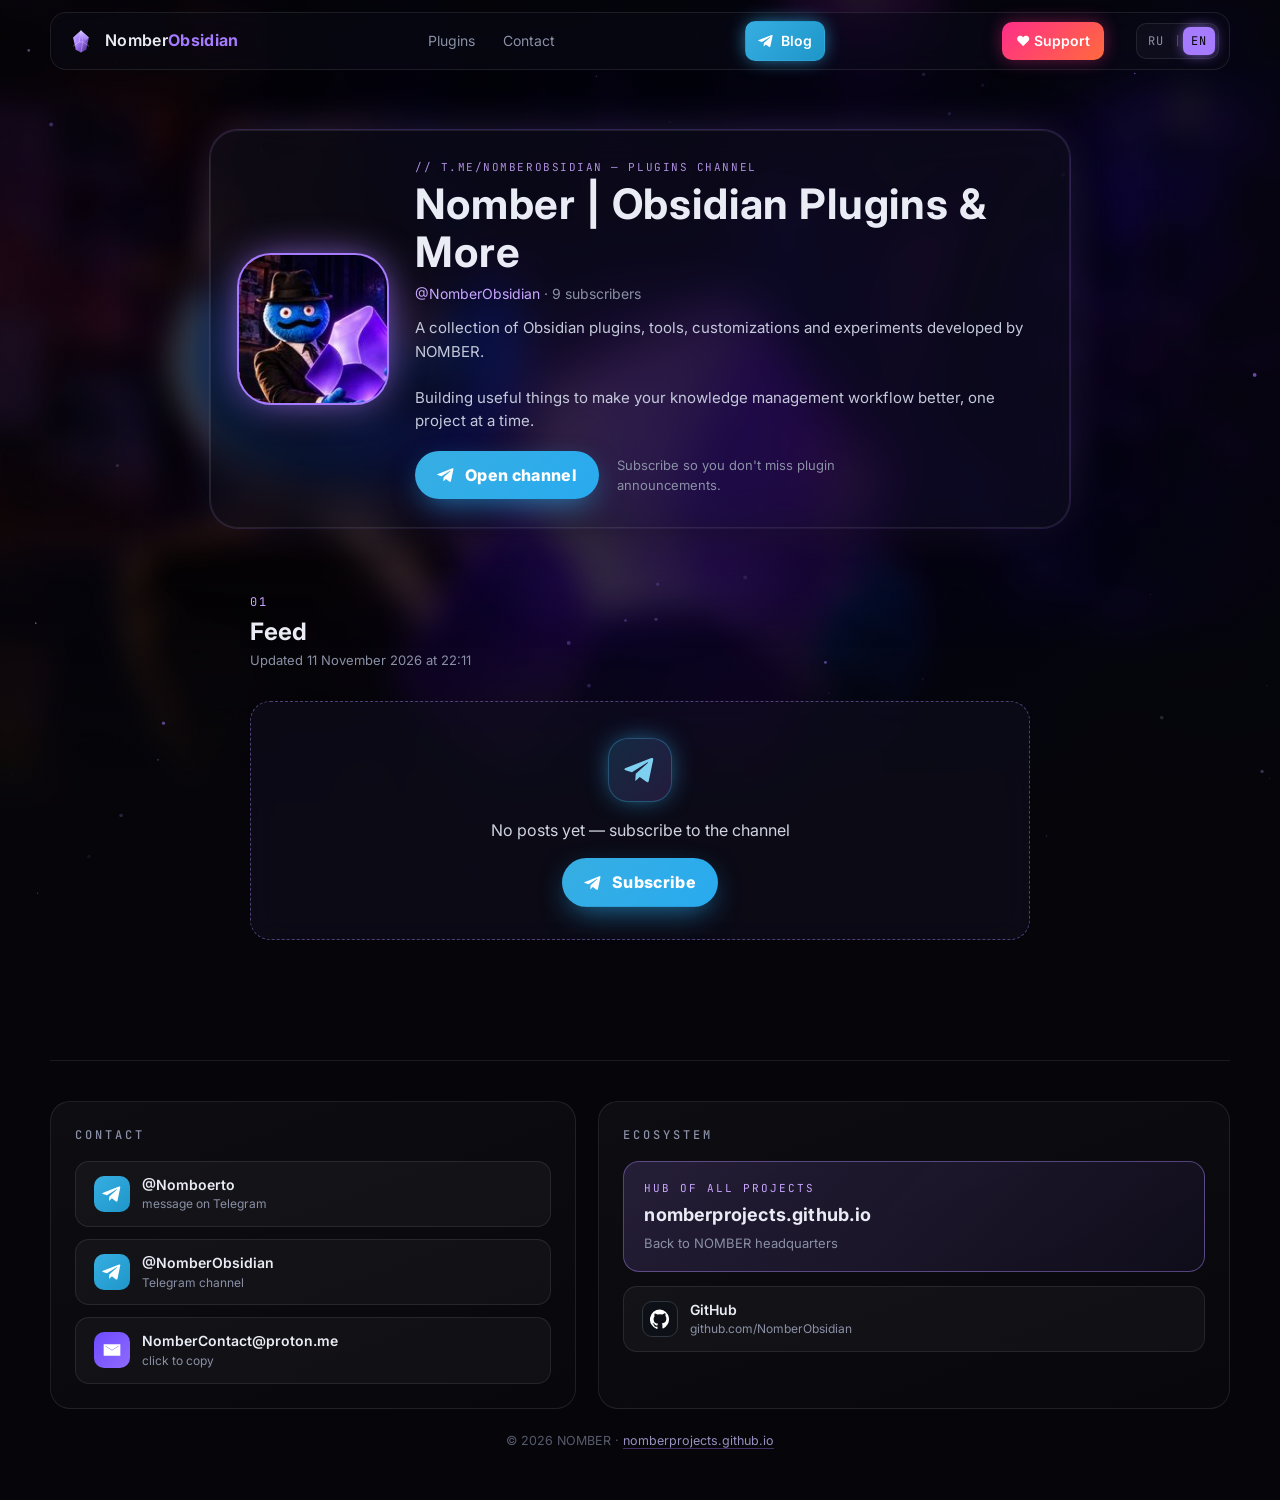
==== blog/index.html @ a98fcae4 "Добавить /blog — ретранслятор Telegram-канала @NomberObsidian Pretty URL /blog/ (без .html), пустое " ====
<!doctype html>
<html lang="ru" data-page="blog">
<head>
<meta charset="utf-8">
<meta name="viewport" content="width=device-width,initial-scale=1">
<title>Блог — NomberObsidian · канал @NomberObsidian</title>
<meta name="description" content="Лента Telegram-канала NomberObsidian: плагины для Obsidian, инструменты и эксперименты NOMBER.">
<link rel="canonical" href="https://nomberobsidian.github.io/blog/">
<meta name="theme-color" content="#05050a">
<meta property="og:type" content="website">
<meta property="og:site_name" content="NomberObsidian">
<meta property="og:title" content="Блог — NomberObsidian">
<meta property="og:description" content="Посты из Telegram-канала @NomberObsidian.">
<meta property="og:url" content="https://nomberobsidian.github.io/blog/">
<meta property="og:image" content="https://nomberobsidian.github.io/assets/og.jpg">
<meta property="og:image:width" content="1200">
<meta property="og:image:height" content="630">
<meta property="og:locale" content="ru_RU">
<meta name="twitter:card" content="summary_large_image">
<meta name="twitter:title" content="Блог — NomberObsidian">
<meta name="twitter:description" content="Посты из Telegram-канала @NomberObsidian.">
<meta name="twitter:image" content="https://nomberobsidian.github.io/assets/og.jpg">
<link rel="icon" href="../assets/favicon.svg" type="image/svg+xml">
<link rel="apple-touch-icon" href="../assets/apple-touch.png">
<link rel="preconnect" href="https://fonts.googleapis.com">
<link rel="preconnect" href="https://fonts.gstatic.com" crossorigin>
<link href="https://fonts.googleapis.com/css2?family=Inter:wght@400;500;600;700;900&family=JetBrains+Mono:wght@400;500;700;800&display=swap" rel="stylesheet">
<link rel="stylesheet" href="../assets/style.css?v=7">
<script src="../assets/i18n.js?v=7"></script>
</head>
<body>
<a class="skip" href="#feed" data-i18n="blog.skip">Перейти к ленте</a>
<div class="bg" aria-hidden="true"><div class="bg-city" data-depth="6"></div><canvas id="fx"></canvas></div>
<div class="cursor-glow" aria-hidden="true"></div>

<header class="nav" id="nav">
  <a class="brand" href="/" aria-label="NomberObsidian — наверх" data-i18n-attr="aria-label:a.top"><img src="../assets/favicon.svg" alt="" width="28" height="28"><span>Nomber<b>Obsidian</b></span></a>
  <nav aria-label="Разделы" data-i18n-attr="aria-label:a.sections">
    <a href="/#plugins" data-i18n="nav.plugins">Плагины</a>
    <a href="/#contact" data-i18n="nav.contact">Связь</a>
  </nav>
  <a class="nav-blog on" href="/blog"><svg viewBox="0 0 24 24" aria-hidden="true"><path d="M21.9 4.3 18.6 20c-.2 1.1-.9 1.4-1.8.9l-5-3.7-2.4 2.3c-.3.3-.5.5-1 .5l.4-5.1 9.2-8.3c.4-.4-.1-.6-.6-.2L6 13.6l-4.9-1.5c-1.1-.3-1.1-1 .2-1.6L20.5 3c.9-.3 1.7.2 1.4 1.3z"/></svg><span data-i18n="nav.blog">Блог</span></a>
  <a class="nav-donate" href="https://donatre.github.io/" target="_blank" rel="noopener">♥ <span data-i18n="donate">Поддержать</span></a>
  <div class="lang" role="group" aria-label="Язык сайта" data-i18n-attr="aria-label:a.lang"><button type="button" data-lang="ru">RU</button><i>|</i><button type="button" data-lang="en">EN</button></div>
</header>

<main>
  <section class="blog-hero" aria-labelledby="blog-title">
    <div class="blog-hero-card reveal" id="blog-hero">
      <img class="blog-avatar" id="blog-avatar" src="../data/media/avatar.jpg" alt="" width="148" height="148">
      <div>
        <p class="kicker" data-i18n="blog.kicker">// t.me/NomberObsidian — канал плагинов</p>
        <h1 id="blog-title">NomberObsidian</h1>
        <p class="blog-handle" id="blog-handle"><a href="https://t.me/NomberObsidian" target="_blank" rel="noopener">@NomberObsidian</a></p>
        <div class="blog-desc" id="blog-desc"></div>
        <div class="blog-cta">
          <a class="blog-open" href="https://t.me/NomberObsidian" target="_blank" rel="noopener">
            <svg viewBox="0 0 24 24" aria-hidden="true"><path d="M21.9 4.3 18.6 20c-.2 1.1-.9 1.4-1.8.9l-5-3.7-2.4 2.3c-.3.3-.5.5-1 .5l.4-5.1 9.2-8.3c.4-.4-.1-.6-.6-.2L6 13.6l-4.9-1.5c-1.1-.3-1.1-1 .2-1.6L20.5 3c.9-.3 1.7.2 1.4 1.3z"/></svg>
            <span data-i18n="blog.open">Открыть канал</span>
          </a>
          <p class="blog-cta-note" data-i18n="blog.cta">Подписывайтесь, чтобы не пропустить анонсы плагинов.</p>
        </div>
      </div>
    </div>
  </section>

  <div class="feed-wrap">
    <header class="sec-head reveal">
      <span class="sec-num">01</span>
      <h2 data-i18n="blog.feed">Лента</h2>
      <p class="feed-updated" id="feed-updated"></p>
    </header>
    <div class="feed" id="feed"></div>
    <button type="button" class="feed-more" id="feed-more" hidden data-i18n="blog.more">Показать ещё</button>
    <p class="feed-end" id="feed-end" hidden data-i18n="blog.end">Это все посты</p>
    <div class="feed-empty" id="feed-empty">
      <div class="feed-empty-icon" aria-hidden="true">
        <svg viewBox="0 0 24 24"><path d="M21.9 4.3 18.6 20c-.2 1.1-.9 1.4-1.8.9l-5-3.7-2.4 2.3c-.3.3-.5.5-1 .5l.4-5.1 9.2-8.3c.4-.4-.1-.6-.6-.2L6 13.6l-4.9-1.5c-1.1-.3-1.1-1 .2-1.6L20.5 3c.9-.3 1.7.2 1.4 1.3z"/></svg>
      </div>
      <p data-i18n="blog.empty">Постов пока нет — подпишитесь на канал</p>
      <a class="blog-open" href="https://t.me/NomberObsidian" target="_blank" rel="noopener">
        <svg viewBox="0 0 24 24" aria-hidden="true"><path d="M21.9 4.3 18.6 20c-.2 1.1-.9 1.4-1.8.9l-5-3.7-2.4 2.3c-.3.3-.5.5-1 .5l.4-5.1 9.2-8.3c.4-.4-.1-.6-.6-.2L6 13.6l-4.9-1.5c-1.1-.3-1.1-1 .2-1.6L20.5 3c.9-.3 1.7.2 1.4 1.3z"/></svg>
        <span data-i18n="blog.subscribe">Подписаться</span>
      </a>
    </div>
    <p class="feed-error" id="feed-error" hidden><span data-i18n="blog.error">Не удалось загрузить ленту.</span> <button type="button" class="feed-retry" id="feed-retry" data-i18n="blog.retry">Попробовать снова</button></p>
  </div>
</main>

<footer class="footer" id="contact">
  <div class="foot-cols">
    <section class="foot-block" aria-labelledby="con-t">
      <h2 id="con-t" class="foot-title" data-i18n="contact.t">Связь</h2>
      <ul class="socials">
        <li><a class="ic-tg" href="https://t.me/Nomboerto" target="_blank" rel="noopener"><i class="ico tg"><svg viewBox="0 0 24 24" aria-hidden="true"><path d="M21.9 4.3 18.6 20c-.2 1.1-.9 1.4-1.8.9l-5-3.7-2.4 2.3c-.3.3-.5.5-1 .5l.4-5.1 9.2-8.3c.4-.4-.1-.6-.6-.2L6 13.6l-4.9-1.5c-1.1-.3-1.1-1 .2-1.6L20.5 3c.9-.3 1.7.2 1.4 1.3z"/></svg></i><span>@Nomboerto<small data-i18n="contact.tg">написать в Telegram</small></span></a></li>
        <li><a class="ic-tg" href="https://t.me/NomberObsidian" target="_blank" rel="noopener"><i class="ico tg"><svg viewBox="0 0 24 24" aria-hidden="true"><path d="M21.9 4.3 18.6 20c-.2 1.1-.9 1.4-1.8.9l-5-3.7-2.4 2.3c-.3.3-.5.5-1 .5l.4-5.1 9.2-8.3c.4-.4-.1-.6-.6-.2L6 13.6l-4.9-1.5c-1.1-.3-1.1-1 .2-1.6L20.5 3c.9-.3 1.7.2 1.4 1.3z"/></svg></i><span>@NomberObsidian<small data-i18n="contact.channel">канал в Telegram</small></span></a></li>
        <li><a class="ic-mail copy-mail" href="mailto:NomberContact@proton.me" data-copy="NomberContact@proton.me" data-i18n-attr="aria-label:contact.copyaria"><i class="ico mail"><svg viewBox="0 0 24 24" aria-hidden="true"><path d="M2 5h20v14H2zm2 2v.5l8 5 8-5V7l-8 5z"/></svg></i><span>NomberContact@proton.me<small data-i18n="contact.mail">нажмите, чтобы скопировать</small></span></a></li>
      </ul>
    </section>
    <section class="foot-block hub-block" aria-labelledby="hub-t">
      <h2 id="hub-t" class="foot-title" data-i18n="hub.t">Экосистема</h2>
      <a class="hub-card" href="https://nomberprojects.github.io/">
        <span class="hub-kicker" data-i18n="hub.kicker">хаб всех проектов</span>
        <strong>nomberprojects.github.io</strong>
        <small data-i18n="hub.p">Вернуться в главный штаб NOMBER</small>
      </a>
      <ul class="socials solo">
        <li><a href="https://github.com/NomberObsidian" target="_blank" rel="noopener"><i class="ico gh"><svg viewBox="0 0 24 24" aria-hidden="true"><path d="M12 .5a12 12 0 0 0-3.8 23.4c.6.1.8-.3.8-.6v-2c-3.3.7-4-1.6-4-1.6-.6-1.4-1.4-1.8-1.4-1.8-1-.7.1-.7.1-.7 1.2.1 1.8 1.2 1.8 1.2 1 1.8 2.8 1.3 3.5 1 .1-.8.4-1.3.8-1.6-2.7-.3-5.5-1.3-5.5-6 0-1.3.5-2.4 1.2-3.2-.1-.3-.5-1.5.1-3.2 0 0 1-.3 3.3 1.2a11.5 11.5 0 0 1 6 0C17.3 4.6 18.3 5 18.3 5c.7 1.7.3 2.9.1 3.2.8.8 1.2 1.9 1.2 3.2 0 4.6-2.8 5.6-5.5 5.9.4.4.8 1.1.8 2.2v3.3c0 .3.2.7.8.6A12 12 0 0 0 12 .5z"/></svg></i><span>GitHub<small>github.com/NomberObsidian</small></span></a></li>
      </ul>
    </section>
  </div>
  <p class="hub">© <span id="y">2026</span> NOMBER · <a href="https://nomberprojects.github.io/">nomberprojects.github.io</a></p>
</footer>

<script src="../assets/blog.js?v=7"></script>
</body>
</html>
---- assets/style.css ----
:root{--bg:#05050a;--ink:#e9ecf5;--mut:#8a90a6;--cy:#c9a6ff;--pk:#ff2e88;--vi:#a77bff;--glass:rgba(16,14,30,.58);--line:rgba(255,255,255,.09);--r:20px;--font:"Inter","Segoe UI",system-ui,-apple-system,Roboto,sans-serif;--mono:"JetBrains Mono",ui-monospace,Consolas,monospace}
*{box-sizing:border-box;margin:0;padding:0}
html{overflow-x:clip;scroll-behavior:smooth;scroll-padding-top:80px}
body{background:var(--bg);color:var(--ink);font-family:var(--font);line-height:1.55;overflow-x:hidden;-webkit-font-smoothing:antialiased}
a{color:inherit}
img{max-width:100%;display:block}
.skip{position:absolute;left:-999px;top:8px;z-index:100;background:var(--vi);color:#fff;padding:8px 14px;border-radius:8px}
.skip:focus{left:8px}
:focus-visible{outline:2px solid var(--vi);outline-offset:3px;border-radius:6px}

/* background */
.bg{position:fixed;inset:0;z-index:-2;overflow:hidden}
.bg-city{position:absolute;inset:-40px;background:url(scene.jpg) center/cover;filter:blur(14px) brightness(.45) saturate(1.35);transform:scale(1.08)}
.bg::after{content:"";position:absolute;inset:0;background:radial-gradient(ellipse at 30% 45%,transparent 0,rgba(5,5,10,.55) 55%,#05050a 100%),linear-gradient(transparent 55%,#05050a 92%)}
#fx{position:absolute;inset:0;width:100%;height:100%;z-index:1}
.cursor-glow{position:fixed;width:520px;height:520px;left:0;top:0;border-radius:50%;pointer-events:none;z-index:-1;background:radial-gradient(circle,rgba(167,123,255,.16),transparent 60%);transition:opacity .3s}

/* nav */
.nav{position:fixed;top:12px;left:50%;transform:translateX(-50%);z-index:50;display:flex;align-items:center;gap:22px;padding:8px 10px 8px 16px;width:min(1180px,calc(100% - 24px));background:rgba(10,11,20,.5);backdrop-filter:blur(16px) saturate(1.4);-webkit-backdrop-filter:blur(16px) saturate(1.4);border:1px solid var(--line);border-radius:16px;transition:background .3s}
.nav.scrolled{background:rgba(8,9,16,.8)}
.brand{display:flex;align-items:center;gap:10px;text-decoration:none;font-weight:600;letter-spacing:.02em}
.brand img{border-radius:7px}
.brand b{color:var(--vi);font-weight:700}
.nav nav{display:flex;gap:4px;margin:0 auto}
.nav nav a{text-decoration:none;color:var(--mut);font-size:14px;padding:8px 12px;border-radius:10px;transition:.2s}
.nav nav a:hover,.nav nav a.on{color:var(--ink);background:rgba(255,255,255,.06)}
.nav-donate{text-decoration:none;font-size:14px;font-weight:600;padding:8px 14px;border-radius:10px;color:#fff;background:linear-gradient(135deg,var(--pk),#ff6a3d);box-shadow:0 0 18px rgba(255,46,136,.4);margin-left:auto}

/* hero */
.hero{position:relative;overflow-x:clip;min-height:100svh;padding:116px 24px 8px;display:flex;flex-direction:column;align-items:center}
.hero-head{text-align:center;position:relative;z-index:6;flex:none}
.kicker{font-family:var(--mono);font-size:12px;letter-spacing:.18em;color:var(--cy);opacity:.85;text-transform:uppercase}
.glitch{position:relative;font-size:clamp(36px,5.4vw,72px);font-weight:900;letter-spacing:.14em;line-height:1;margin:.04em 0 .02em;background:linear-gradient(180deg,#fff 20%,#c5b4f0);-webkit-background-clip:text;background-clip:text;color:transparent;text-shadow:0 0 40px rgba(167,123,255,.3)}
.glitch::before,.glitch::after{content:attr(data-text);position:absolute;inset:0;background:inherit;-webkit-background-clip:text;background-clip:text}
.glitch::before{color:var(--pk);-webkit-text-fill-color:var(--pk);opacity:.7;animation:gl1 4s infinite steps(1)}
.glitch::after{color:var(--vi);-webkit-text-fill-color:var(--vi);opacity:.7;animation:gl2 4s infinite steps(1)}
@keyframes gl1{0%,88%,100%{clip-path:inset(0 0 100% 0);transform:none}90%{clip-path:inset(20% 0 55% 0);transform:translate(-6px,0)}93%{clip-path:inset(60% 0 10% 0);transform:translate(5px,0)}96%{clip-path:inset(40% 0 40% 0);transform:translate(-3px,0)}}
@keyframes gl2{0%,89%,100%{clip-path:inset(0 0 100% 0);transform:none}91%{clip-path:inset(70% 0 5% 0);transform:translate(6px,0)}94%{clip-path:inset(10% 0 70% 0);transform:translate(-5px,0)}}
.subtitle{font-family:var(--mono);font-size:clamp(13px,1.4vw,16px);letter-spacing:.3em;text-transform:uppercase;color:#c7cde0;background:linear-gradient(90deg,#c7cde0 40%,#fff 50%,#c7cde0 60%) 0/250% 100%;-webkit-background-clip:text;background-clip:text;color:transparent;animation:shim 5s linear infinite}
@keyframes shim{to{background-position:-250% 0}}

/* split stage: mascot left, plugins right */
.stage{position:relative;width:min(1320px,100%);display:grid;grid-template-columns:minmax(0,1.2fr) minmax(300px,430px);align-items:start;gap:4px 36px;margin-top:0;flex:1;min-height:0}

.mascot-wrap{position:relative;z-index:2;display:grid;place-items:start start;min-height:0;align-self:start;margin-top:-6px}
.mascot-wrap > *{grid-column:1;grid-row:1}
.mascot{position:relative;z-index:2;width:auto;max-width:min(700px,52vw);justify-self:start;pointer-events:none;will-change:transform;margin-left:-2%;filter:drop-shadow(0 0 36px rgba(167,123,255,.32)) drop-shadow(0 28px 56px rgba(0,0,0,.85))}
.mascot img{width:auto;max-width:100%;height:auto;max-height:calc(100svh - 14.75rem);object-fit:contain;-webkit-mask-image:linear-gradient(#000 86%,transparent 100%);mask-image:linear-gradient(#000 86%,transparent 100%)}
.halo{justify-self:center;align-self:center;width:min(520px,80%);aspect-ratio:1;border-radius:50%;z-index:1;background:radial-gradient(circle at 62% 55%,rgba(167,123,255,.5),rgba(92,40,200,.16) 42%,transparent 68%);filter:blur(12px);transform:translate(12%,6%);animation:pulse 6s ease-in-out infinite}
@keyframes pulse{50%{transform:translate(12%,6%) scale(1.08);opacity:.75}}
.fog{position:relative;pointer-events:none;overflow:hidden;align-self:stretch;margin:0 -20px}
.fog i{position:absolute;inset:0 -50%;background:radial-gradient(ellipse 30% 40% at 25% 60%,rgba(180,170,230,.16),transparent 70%),radial-gradient(ellipse 25% 30% at 70% 70%,rgba(140,120,220,.16),transparent 70%),radial-gradient(ellipse 35% 25% at 50% 85%,rgba(200,200,240,.12),transparent 70%);animation:drift 38s linear infinite;filter:blur(8px)}
.fog i:nth-child(2){animation-duration:55s;animation-direction:reverse;opacity:.8;top:10%}
.fog-back{z-index:1}
.fog-front{z-index:3;align-self:end;height:42%;-webkit-mask-image:linear-gradient(transparent,#000 45%);mask-image:linear-gradient(transparent,#000 45%)}
.fog-front::after{content:"";position:absolute;inset:0;background:linear-gradient(transparent,rgba(5,5,10,.7) 90%)}
.fog-front i{background:radial-gradient(ellipse 30% 50% at 30% 60%,rgba(190,185,240,.2),transparent 70%),radial-gradient(ellipse 30% 50% at 75% 50%,rgba(167,123,255,.16),transparent 70%)}
@keyframes drift{from{transform:translateX(0)}to{transform:translateX(33%)}}

/* dossier / plugins column */
.dossier{position:relative;z-index:5;padding-bottom:8px;width:100%}
.dossier-head{margin-bottom:16px;padding-bottom:12px;border-bottom:1px solid var(--line)}
.sec-num{font-family:var(--mono);color:var(--cy);font-size:12px;letter-spacing:.14em}
.dossier-head h2{font-size:clamp(24px,3vw,34px);letter-spacing:.02em;line-height:1.15;margin:.1em 0 .2em}
.dossier-head p{color:var(--mut);font-size:13.5px}
.plugin-list{display:flex;flex-direction:column;gap:12px}

/* cards */
.card{--acc:var(--vi);--mx:50%;--my:50%;position:relative;border-radius:var(--r);padding:1px;background:linear-gradient(var(--a,0deg),transparent 30%,var(--acc),transparent 70%) border-box;transform-style:preserve-3d;transition:transform .25s ease,box-shadow .35s}
@property --a{syntax:"<angle>";inherits:false;initial-value:0deg}
.card:hover,.card:focus-within{animation:spin 3s linear infinite;box-shadow:0 0 40px -6px var(--acc),0 30px 60px -20px #000}
@keyframes spin{to{--a:360deg}}
.card-in{position:relative;border-radius:calc(var(--r) - 1px);padding:14px 16px;background:var(--glass);backdrop-filter:blur(18px) saturate(1.3);-webkit-backdrop-filter:blur(18px) saturate(1.3);border:1px solid var(--line);overflow:hidden;height:100%}
.card-in::before{content:"";position:absolute;inset:0;background:radial-gradient(360px circle at var(--mx) var(--my),color-mix(in srgb,var(--acc) 22%,transparent),transparent 60%);opacity:0;transition:opacity .3s;pointer-events:none}
.card:hover .card-in::before{opacity:1}
.card-top{display:flex;gap:12px;align-items:center;position:relative}
.card-head{min-width:0;flex:1}
.card-title-row{display:flex;align-items:center;justify-content:space-between;gap:8px;min-width:0}
.card-title-row h3{min-width:0}
.logo{flex:none;width:52px;height:52px;border-radius:14px;overflow:hidden;box-shadow:0 0 0 2px color-mix(in srgb,var(--acc) 60%,transparent),0 0 24px -4px var(--acc);transition:transform .4s}
.logo img{width:100%;height:100%;object-fit:cover}
.card:hover .logo{transform:scale(1.08) rotate(-6deg)}
.card h3{font-size:17px;line-height:1.2;letter-spacing:.01em}
.tag{font-size:12.5px;color:var(--mut)}
.status{flex:none;font-family:var(--mono);font-size:10px;letter-spacing:.1em;text-transform:uppercase;padding:2px 7px;border-radius:999px;color:var(--acc);border:1px solid color-mix(in srgb,var(--acc) 45%,transparent);background:color-mix(in srgb,var(--acc) 10%,transparent);line-height:1.3;white-space:nowrap}
.more{display:grid;grid-template-rows:1fr;opacity:1;position:relative}
.more>div{overflow:hidden}
.more p{font-size:13px;color:#c4c9da;padding-top:6px}
.links{display:flex;flex-wrap:wrap;gap:8px;margin-top:12px;position:relative}
.btn{display:inline-flex;align-items:center;gap:6px;text-decoration:none;font-size:13px;font-weight:600;padding:7px 12px;border-radius:10px;background:rgba(255,255,255,.06);border:1px solid var(--line);transition:.2s}
.btn svg{width:15px;height:15px;fill:currentColor}
.btn:hover{background:var(--acc);color:#05050a;border-color:transparent;box-shadow:0 0 18px -2px var(--acc)}
.btn[aria-disabled="true"]{pointer-events:none;opacity:.7;font-family:var(--mono);font-size:11px;letter-spacing:.08em;text-transform:uppercase}
.featured .card-in{padding:14px 16px}

/* classified */
.secret .card-in{background:repeating-linear-gradient(-45deg,rgba(255,255,255,.015) 0 10px,transparent 10px 20px),rgba(14,10,14,.62);min-height:0;padding:12px 14px 14px}
.secret{--acc:#ff3b3b}
.stamp{position:absolute;right:8px;bottom:12px;transform:rotate(-14deg);font-family:var(--mono);font-weight:800;letter-spacing:.2em;font-size:13px;color:#ff3b3b;border:2px solid #ff3b3b;padding:3px 8px;border-radius:4px;opacity:.8;mix-blend-mode:screen;text-shadow:0 0 8px rgba(255,59,59,.6)}
.redact{display:block;height:9px;margin:6px 0;background:#000;border-radius:2px;box-shadow:inset 0 0 0 1px rgba(255,255,255,.05)}
.secret h3{font-family:var(--mono);font-size:15px}
.secret .blurred{filter:blur(3px);user-select:none}
.secret.full h3{color:#000;background:#000;display:inline-block;padding:0 6px;border-radius:2px;margin:0}
.denied{position:absolute;inset:0;display:grid;place-items:center;font-family:var(--mono);font-weight:800;letter-spacing:.2em;color:#ff3b3b;background:rgba(10,0,0,.7);opacity:0;transition:opacity .2s;text-shadow:0 0 10px #ff3b3b}
.secret.full:hover .denied,.secret.full:focus-within .denied{opacity:1;animation:shake .3s steps(2) 2}
@keyframes shake{25%{transform:translate(3px,-2px)}50%{transform:translate(-3px,1px)}75%{transform:translate(2px,2px)}}
.secret:hover .card-in{animation:jitter .25s steps(2) 2}
@keyframes jitter{50%{transform:translate(-2px,1px);filter:hue-rotate(40deg)}}

/* footer */
.footer{width:min(1180px,calc(100% - 40px));margin:40px auto 0;padding:40px 0 50px;border-top:1px solid var(--line);text-align:center}
.foot-title{font-family:var(--mono);font-size:12px;letter-spacing:.25em;text-transform:uppercase;color:var(--mut);font-weight:500;margin-bottom:16px}
.socials{list-style:none;display:flex;flex-wrap:wrap;justify-content:center;gap:12px}
.socials a{display:flex;align-items:center;gap:12px;text-decoration:none;padding:12px 18px;border-radius:14px;background:rgba(255,255,255,.035);border:1px solid var(--line);text-align:left;transition:.2s}
.socials a:hover{border-color:var(--vi);box-shadow:0 0 22px -6px var(--vi)}
.socials span{font-weight:600;font-size:14px;display:flex;flex-direction:column}
.socials small{font-weight:400;font-size:12px;color:var(--mut)}
.hub{margin-top:22px;font-size:12.5px;color:#565b6c}
.hub a{color:#9a90c0;text-decoration:none;border-bottom:1px solid rgba(167,123,255,.35)}
.hub a:hover{color:var(--cy)}
.foot-cols{display:grid;grid-template-columns:1fr 1.2fr;gap:22px;text-align:left}
.foot-block{padding:24px;border-radius:20px;border:1px solid var(--line);background:linear-gradient(160deg,rgba(255,255,255,.035),rgba(255,255,255,.01))}
.foot-block .socials{display:grid;grid-template-columns:1fr;justify-content:stretch}
.socials a{height:100%;box-sizing:border-box}
.ico{flex:none;width:36px;height:36px;border-radius:10px;display:grid;place-items:center;font-style:normal;overflow:hidden}
.ico svg{width:20px;height:20px;fill:#fff}
.ico.tg{background:linear-gradient(135deg,#37aee2,#1e96c8)}
.ico.mail{background:linear-gradient(135deg,#6d4aff,#8f6bff)}
.ico.gh{background:#0d1117;border:1px solid #30363d}
.ico.gh svg{width:20px;height:20px}

.hub-card{display:flex;flex-direction:column;gap:4px;text-decoration:none;padding:18px 20px;border-radius:16px;margin-bottom:14px;border:1px solid color-mix(in srgb,var(--vi) 35%,var(--line));background:linear-gradient(135deg,rgba(167,123,255,.16),rgba(63,40,120,.12));transition:.25s}
.hub-card:hover{border-color:var(--vi);box-shadow:0 0 28px -6px var(--vi);transform:translateY(-1px)}
.hub-kicker{font-family:var(--mono);font-size:11px;letter-spacing:.18em;text-transform:uppercase;color:var(--cy)}
.hub-card strong{font-size:18px;letter-spacing:.01em}
.hub-card small{color:var(--mut);font-size:13px}
.socials.solo{margin-top:0}


/* copy-email toast */
.copy-mail{cursor:pointer}
.copy-mail.copied small{color:var(--cy)}
.toast{position:fixed;left:50%;bottom:28px;transform:translateX(-50%) translateY(10px);z-index:80;font-family:var(--mono);font-size:12px;letter-spacing:.12em;text-transform:uppercase;padding:10px 18px;border-radius:999px;background:rgba(12,10,22,.92);color:var(--ink);border:1px solid color-mix(in srgb,var(--vi) 70%,transparent);box-shadow:0 0 24px -4px var(--vi);opacity:0;pointer-events:none;transition:opacity .25s,transform .25s;backdrop-filter:blur(10px)}
.toast.show{opacity:1;transform:translateX(-50%) translateY(0)}
@media (prefers-reduced-motion:reduce){.toast{transition:opacity .15s}}

/* reveal */
.reveal{opacity:0;transform:translateY(30px);transition:opacity .9s,transform .9s cubic-bezier(.2,.8,.2,1)}
.reveal.in{opacity:1;transform:none}

/* lang toggle */
.lang{display:flex;align-items:center;gap:2px;margin-left:10px;padding:3px;border-radius:10px;border:1px solid var(--line);background:rgba(255,255,255,.03);font-family:var(--mono);font-size:12px}
.lang i{color:#444a5c;font-style:normal}
.lang button{all:unset;cursor:pointer;padding:5px 8px;border-radius:7px;color:var(--mut);letter-spacing:.08em;transition:.2s}
.lang button:hover{color:var(--ink)}
.lang button[aria-pressed="true"]{color:#05050a;background:var(--vi);box-shadow:0 0 14px -2px var(--vi)}
.lang button:focus-visible{outline:2px solid var(--vi)}


@media (min-width:981px) and (max-height:900px){
  .hero{padding-top:112px;padding-bottom:6px}
  .kicker{font-size:11px;letter-spacing:.14em}
  .glitch{font-size:clamp(34px,4.8vw,58px)}
  .subtitle{letter-spacing:.2em;font-size:13px}
  .mascot img{max-height:calc(100svh - 14.875rem)}
  .mascot-wrap{margin-top:-10px}
}
@media (min-width:981px) and (max-height:680px){
  .hero{padding-top:104px}
  .glitch{font-size:clamp(30px,4.4vw,44px)}
  .mascot img{max-height:calc(100svh - 13.75rem)}
}
/* responsive */
@media (max-width:980px){
  .stage{grid-template-columns:1fr;justify-items:center;gap:8px}
  .mascot-wrap{min-height:0;width:min(520px,88%);justify-self:center;place-items:center}
  .mascot{width:100%;max-width:100%;margin-left:0;justify-self:center}
  .mascot img{width:100%;max-height:min(58svh,520px)}
  .halo{transform:translate(8%,4%)}
  .dossier{width:min(520px,100%);justify-self:center}
  .fog-front{height:28%}
}
@media (max-width:760px){
  .nav nav{display:none}
  .nav{justify-content:space-between;gap:6px;padding:7px 8px 7px 10px}
  .brand span{display:none}
  .brand{gap:0}
  .nav-donate{margin-left:0;padding:8px 10px}
  .nav-donate span{display:none}
  .nav-blog{padding:7px 10px}
  .hero{padding:114px 16px 24px;min-height:0}
  .kicker{letter-spacing:.1em;font-size:11px}
  .glitch{letter-spacing:.08em}
  .subtitle{letter-spacing:.14em}
  .halo{width:70%}
  .cursor-glow{display:none}
  .lang{margin-left:0;margin-right:0}
  .foot-cols{grid-template-columns:1fr}
}
@media (prefers-reduced-motion:reduce){
  *,*::before,*::after{animation:none!important;transition:none!important}
  html{scroll-behavior:auto}
  .reveal{opacity:1;transform:none}
}

/* nav: blog button (always visible, including mobile) */
.nav-blog{display:inline-flex;align-items:center;gap:7px;flex:none;text-decoration:none;font-size:14px;font-weight:600;padding:8px 12px;border-radius:10px;color:#e8dcff;background:linear-gradient(135deg,rgba(167,123,255,.22),rgba(92,40,200,.12));border:1px solid color-mix(in srgb,var(--vi) 50%,transparent);box-shadow:0 0 16px -6px var(--vi);transition:.2s}
.nav-blog svg{width:16px;height:16px;fill:currentColor;flex:none}
.nav-blog:hover,.nav-blog.on{background:linear-gradient(135deg,#37aee2,#1e96c8);color:#fff;border-color:transparent;box-shadow:0 0 20px -4px #37aee2}

/* blog page */
.blog-hero{position:relative;z-index:2;padding:130px 24px 20px;display:flex;justify-content:center}
.blog-hero-card{width:min(860px,100%);display:grid;grid-template-columns:148px 1fr;gap:28px;align-items:center;padding:28px;border-radius:28px;background:var(--glass);backdrop-filter:blur(18px) saturate(1.3);-webkit-backdrop-filter:blur(18px) saturate(1.3);border:1px solid var(--line);box-shadow:0 30px 80px -30px #000,0 0 0 1px color-mix(in srgb,var(--vi) 22%,transparent),0 0 60px -24px color-mix(in srgb,var(--vi) 55%,transparent)}
.blog-avatar{width:148px;height:148px;border-radius:32px;object-fit:cover;box-shadow:0 0 0 2px var(--vi),0 0 40px -6px var(--vi);background:#11131a}
.blog-hero-card .kicker{margin-bottom:4px}
.blog-hero-card h1{font-size:clamp(28px,4vw,42px);letter-spacing:.02em;line-height:1.15;margin:0 0 6px}
.blog-handle{color:var(--mut);font-size:14px;margin-bottom:12px}
.blog-handle a{color:var(--cy);text-decoration:none}
.blog-handle a:hover{text-decoration:underline}
.blog-desc{font-size:15px;color:#c4c9da;margin-bottom:18px}
.blog-desc a{color:var(--cy)}
.blog-cta{display:flex;flex-wrap:wrap;align-items:center;gap:14px 18px}
.blog-open{display:inline-flex;align-items:center;gap:10px;text-decoration:none;font-weight:800;font-size:16px;letter-spacing:.02em;padding:12px 22px;border-radius:999px;color:#fff;background:linear-gradient(135deg,#37aee2,#2aabee,#1e96c8) 0/200%;box-shadow:0 10px 30px -8px rgba(42,171,238,.7);transition:transform .2s,box-shadow .2s}
.blog-open:hover{transform:scale(1.04);box-shadow:0 12px 36px -8px rgba(42,171,238,.9)}
.blog-open svg{width:18px;height:18px;fill:currentColor}
.blog-cta-note{font-size:13px;color:var(--mut);max-width:280px}
.feed-wrap{position:relative;z-index:2;width:min(780px,calc(100% - 40px));margin:0 auto;padding:40px 0 80px}
.feed-wrap .sec-head{margin-bottom:22px}
.feed-updated{font-size:13px;color:var(--mut)}
.feed{display:flex;flex-direction:column;gap:18px}
.post{border-radius:var(--r);background:var(--glass);backdrop-filter:blur(16px) saturate(1.3);-webkit-backdrop-filter:blur(16px) saturate(1.3);border:1px solid var(--line);overflow:hidden;transition:border-color .2s,box-shadow .25s}
.post:hover{border-color:color-mix(in srgb,var(--vi) 45%,transparent);box-shadow:0 20px 50px -24px #000,0 0 28px -12px color-mix(in srgb,var(--vi) 45%,transparent)}
.post-media{display:block}
.post-media img,.post-photos img{width:100%;height:auto;display:block;background:#0a0c14}
.post-photos{display:grid;gap:2px}
.post-photos.album{grid-template-columns:1fr 1fr}
.post-photos.album img{aspect-ratio:1;object-fit:cover;max-height:340px}
.post-video{position:relative;display:block;color:inherit}
.post-video img{width:100%;height:auto;display:block}
.post-play{position:absolute;inset:0;display:grid;place-items:center}
.post-play i{width:68px;height:68px;border-radius:50%;background:rgba(5,5,10,.55);border:1px solid rgba(255,255,255,.2);backdrop-filter:blur(8px);display:grid;place-items:center;box-shadow:0 0 30px -6px #37aee2;transition:transform .2s,background .2s}
.post-video:hover .post-play i{transform:scale(1.08);background:rgba(42,171,238,.85)}
.post-play svg{width:28px;height:28px;fill:#fff;margin-left:3px}
.post-dur{position:absolute;right:12px;bottom:12px;font-family:var(--mono);font-size:12px;padding:3px 8px;border-radius:6px;background:rgba(0,0,0,.65);color:#fff}
.post-body{padding:18px 20px 16px}
.post-text{font-size:16px;line-height:1.65;color:#e4e7f0;word-wrap:break-word;overflow-wrap:anywhere}
.post-text a{color:var(--cy);text-decoration:underline;text-decoration-color:color-mix(in srgb,var(--cy) 45%,transparent)}
.post-text a:hover{text-decoration-color:var(--cy)}
.post-text b,.post-text strong{color:#fff;font-weight:700}
.post-doc{display:flex;align-items:center;gap:10px;margin-top:8px;padding:10px 12px;border-radius:12px;background:rgba(255,255,255,.04);border:1px solid var(--line);font-size:14px}
.post-meta{display:flex;flex-wrap:wrap;align-items:center;gap:8px 14px;margin-top:14px;padding-top:12px;border-top:1px solid var(--line);font-size:13px;color:var(--mut)}
.post-meta time{font-variant-numeric:tabular-nums}
.post-views{display:inline-flex;align-items:center;gap:5px}
.post-views svg{width:15px;height:15px;fill:currentColor;opacity:.8}
.post-open{margin-left:auto;text-decoration:none;color:var(--cy);font-weight:600}
.post-open:hover{text-decoration:underline}
.feed-more,.feed-retry{display:block;margin:28px auto 0;padding:12px 28px;border-radius:999px;border:1px solid rgba(55,174,226,.45);background:rgba(55,174,226,.1);color:#d7f4ff;font:600 15px var(--font);cursor:pointer;transition:.2s}
.feed-more:hover,.feed-retry:hover{background:#37aee2;color:#fff;border-color:transparent;box-shadow:0 0 22px -6px #37aee2}
.feed-end,.feed-error{text-align:center;color:var(--mut);margin-top:28px;font-size:14px}
.feed-error{color:#ff9aa8}
.feed-empty{display:flex;flex-direction:column;align-items:center;gap:16px;text-align:center;margin-top:8px;padding:36px 24px 32px;border-radius:var(--r);background:var(--glass);backdrop-filter:blur(16px) saturate(1.3);-webkit-backdrop-filter:blur(16px) saturate(1.3);border:1px dashed color-mix(in srgb,var(--vi) 35%,var(--line));color:var(--mut);font-size:16px}
.feed-empty p{max-width:28em;line-height:1.55;color:#d0d4e2}
.feed-empty-icon{width:64px;height:64px;border-radius:20px;display:grid;place-items:center;background:linear-gradient(135deg,rgba(55,174,226,.2),rgba(167,123,255,.16));border:1px solid rgba(55,174,226,.35);box-shadow:0 0 28px -8px #37aee2}
.feed-empty-icon svg{width:32px;height:32px;fill:#7fd0f0}
.feed-empty[hidden],.feed-end[hidden],.feed-error[hidden],.feed-more[hidden]{display:none}
.copy-toast{position:fixed;left:50%;bottom:28px;transform:translate(-50%,20px);padding:10px 18px;border-radius:999px;background:rgba(12,10,22,.92);backdrop-filter:blur(12px);border:1px solid color-mix(in srgb,var(--vi) 70%,transparent);color:var(--ink);font-family:var(--mono);font-size:12px;letter-spacing:.12em;text-transform:uppercase;box-shadow:0 0 24px -4px var(--vi);opacity:0;pointer-events:none;transition:.3s;z-index:9999}
.copy-toast.show{opacity:1;transform:translate(-50%,0)}
@media (max-width:640px){
  .blog-hero{padding:108px 16px 10px}
  .blog-hero-card{grid-template-columns:1fr;justify-items:center;text-align:center;padding:22px 18px}
  .blog-avatar{width:112px;height:112px;border-radius:26px}
  .blog-cta{justify-content:center;flex-direction:column}
  .blog-cta-note{max-width:none}
  .feed-wrap{width:calc(100% - 24px);padding:24px 0 60px}
  .post-body{padding:14px 14px 12px}
}
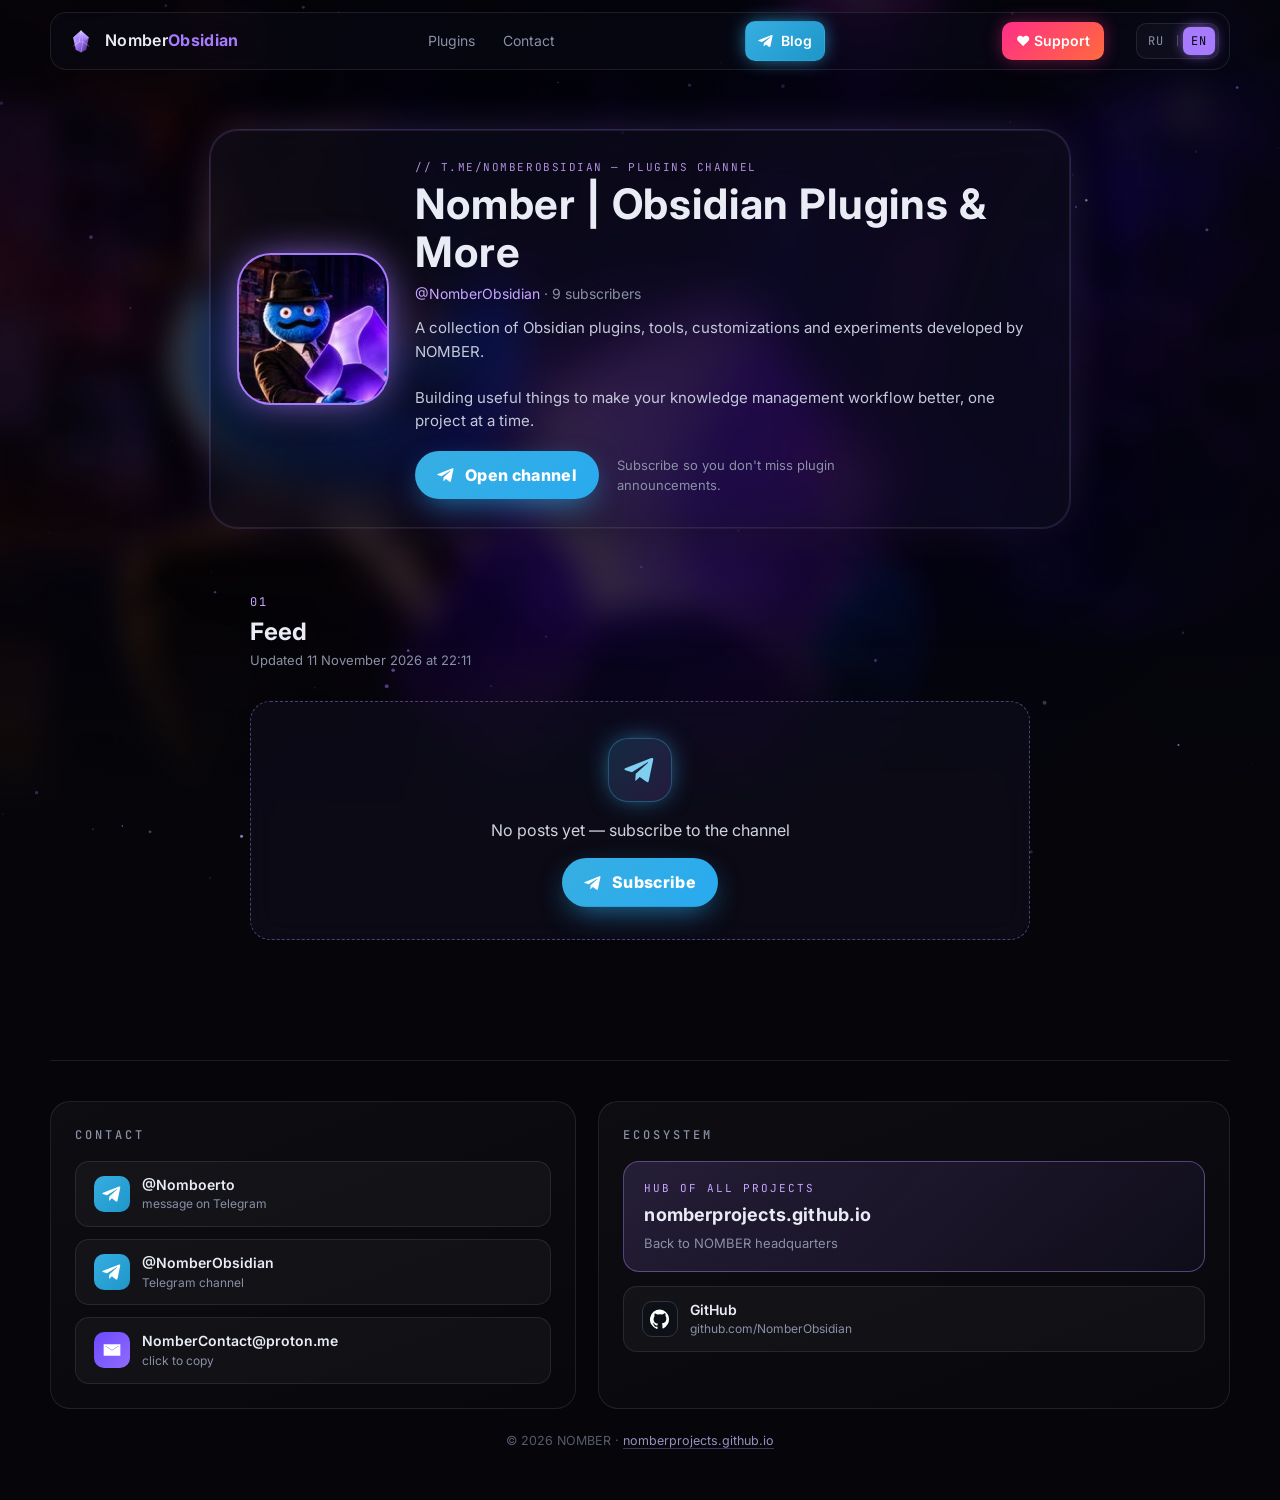
==== commit d7b336cc: "NF-Calendar released: v1.1.0, links to Obsidian and GitHub" ====
--- a/blog/index.html
+++ b/blog/index.html
@@ -25,8 +25,8 @@
 <link rel="preconnect" href="https://fonts.googleapis.com">
 <link rel="preconnect" href="https://fonts.gstatic.com" crossorigin>
 <link href="https://fonts.googleapis.com/css2?family=Inter:wght@400;500;600;700;900&family=JetBrains+Mono:wght@400;500;700;800&display=swap" rel="stylesheet">
-<link rel="stylesheet" href="../assets/style.css?v=7">
-<script src="../assets/i18n.js?v=7"></script>
+<link rel="stylesheet" href="../assets/style.css?v=8">
+<script src="../assets/i18n.js?v=8"></script>
 </head>
 <body>
 <a class="skip" href="#feed" data-i18n="blog.skip">Перейти к ленте</a>
@@ -112,6 +112,6 @@
   <p class="hub">© <span id="y">2026</span> NOMBER · <a href="https://nomberprojects.github.io/">nomberprojects.github.io</a></p>
 </footer>
 
-<script src="../assets/blog.js?v=7"></script>
+<script src="../assets/blog.js?v=8"></script>
 </body>
 </html>
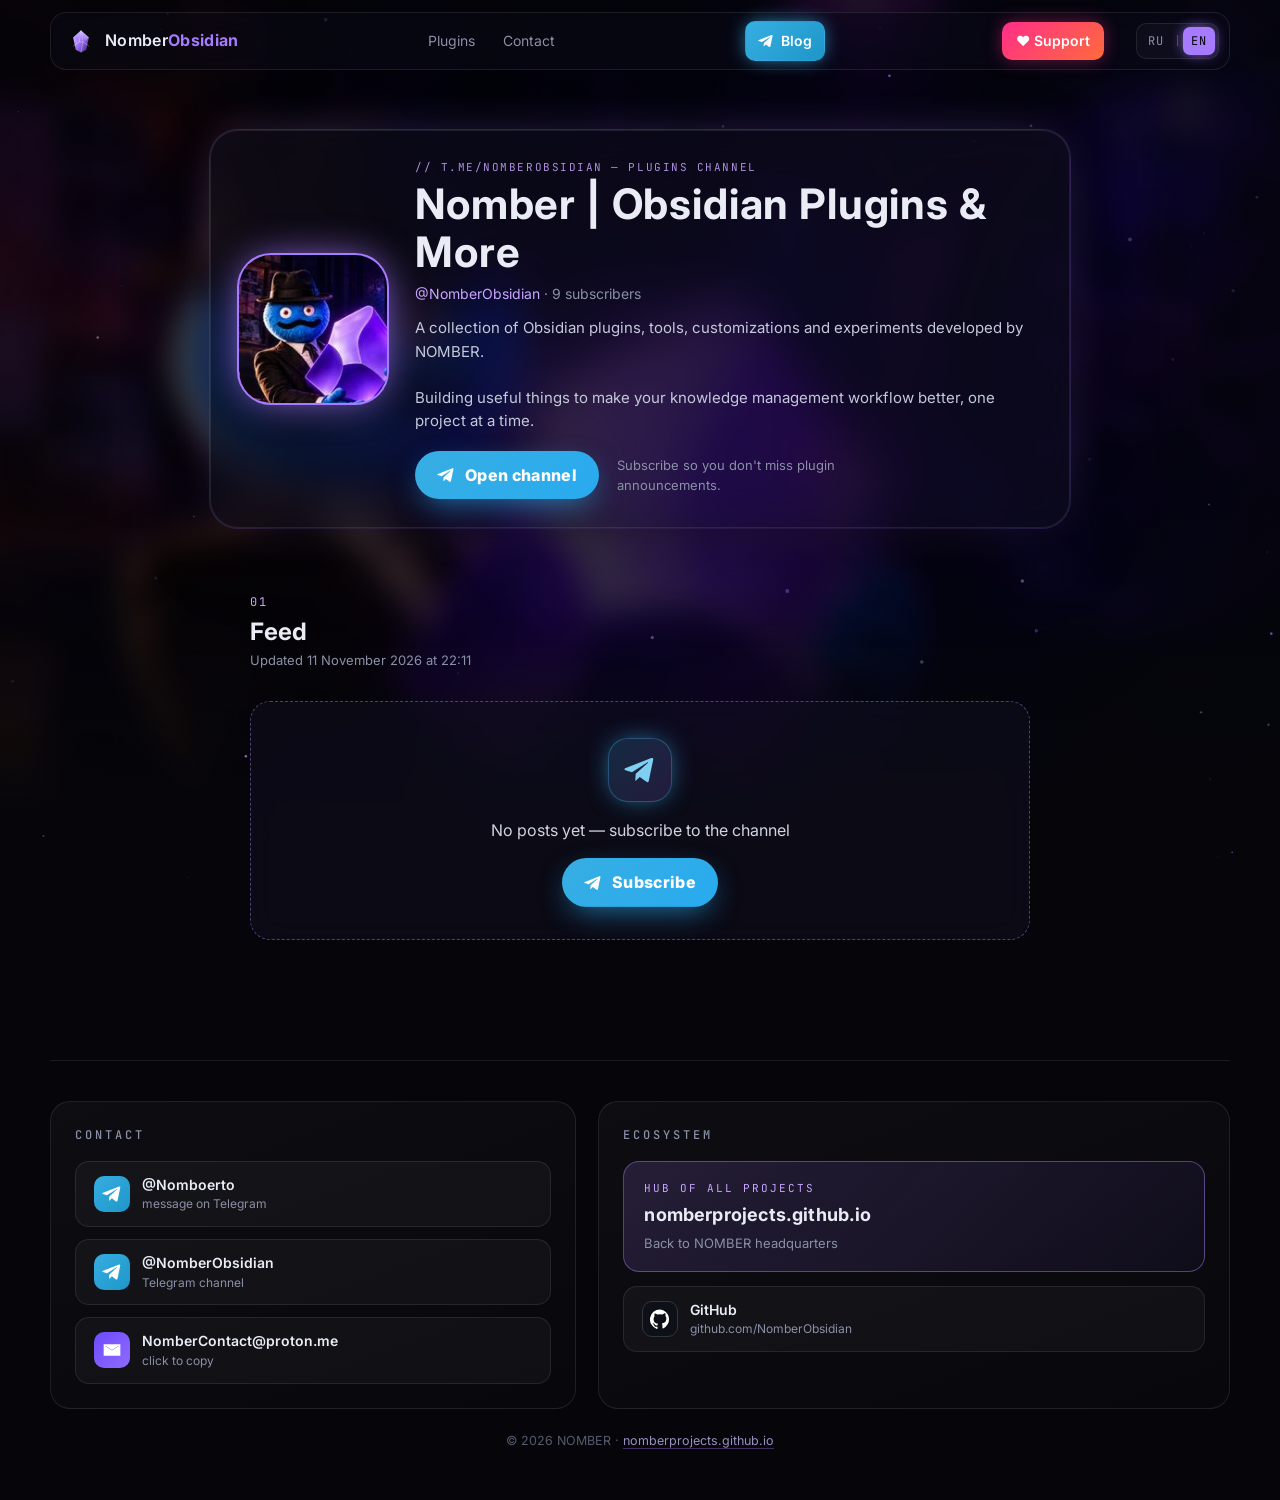
==== commit 58b4ea39: "NF-Calendar: official description" ====
--- a/blog/index.html
+++ b/blog/index.html
@@ -25,8 +25,8 @@
 <link rel="preconnect" href="https://fonts.googleapis.com">
 <link rel="preconnect" href="https://fonts.gstatic.com" crossorigin>
 <link href="https://fonts.googleapis.com/css2?family=Inter:wght@400;500;600;700;900&family=JetBrains+Mono:wght@400;500;700;800&display=swap" rel="stylesheet">
-<link rel="stylesheet" href="../assets/style.css?v=8">
-<script src="../assets/i18n.js?v=8"></script>
+<link rel="stylesheet" href="../assets/style.css?v=9">
+<script src="../assets/i18n.js?v=9"></script>
 </head>
 <body>
 <a class="skip" href="#feed" data-i18n="blog.skip">Перейти к ленте</a>
@@ -112,6 +112,6 @@
   <p class="hub">© <span id="y">2026</span> NOMBER · <a href="https://nomberprojects.github.io/">nomberprojects.github.io</a></p>
 </footer>
 
-<script src="../assets/blog.js?v=8"></script>
+<script src="../assets/blog.js?v=9"></script>
 </body>
 </html>
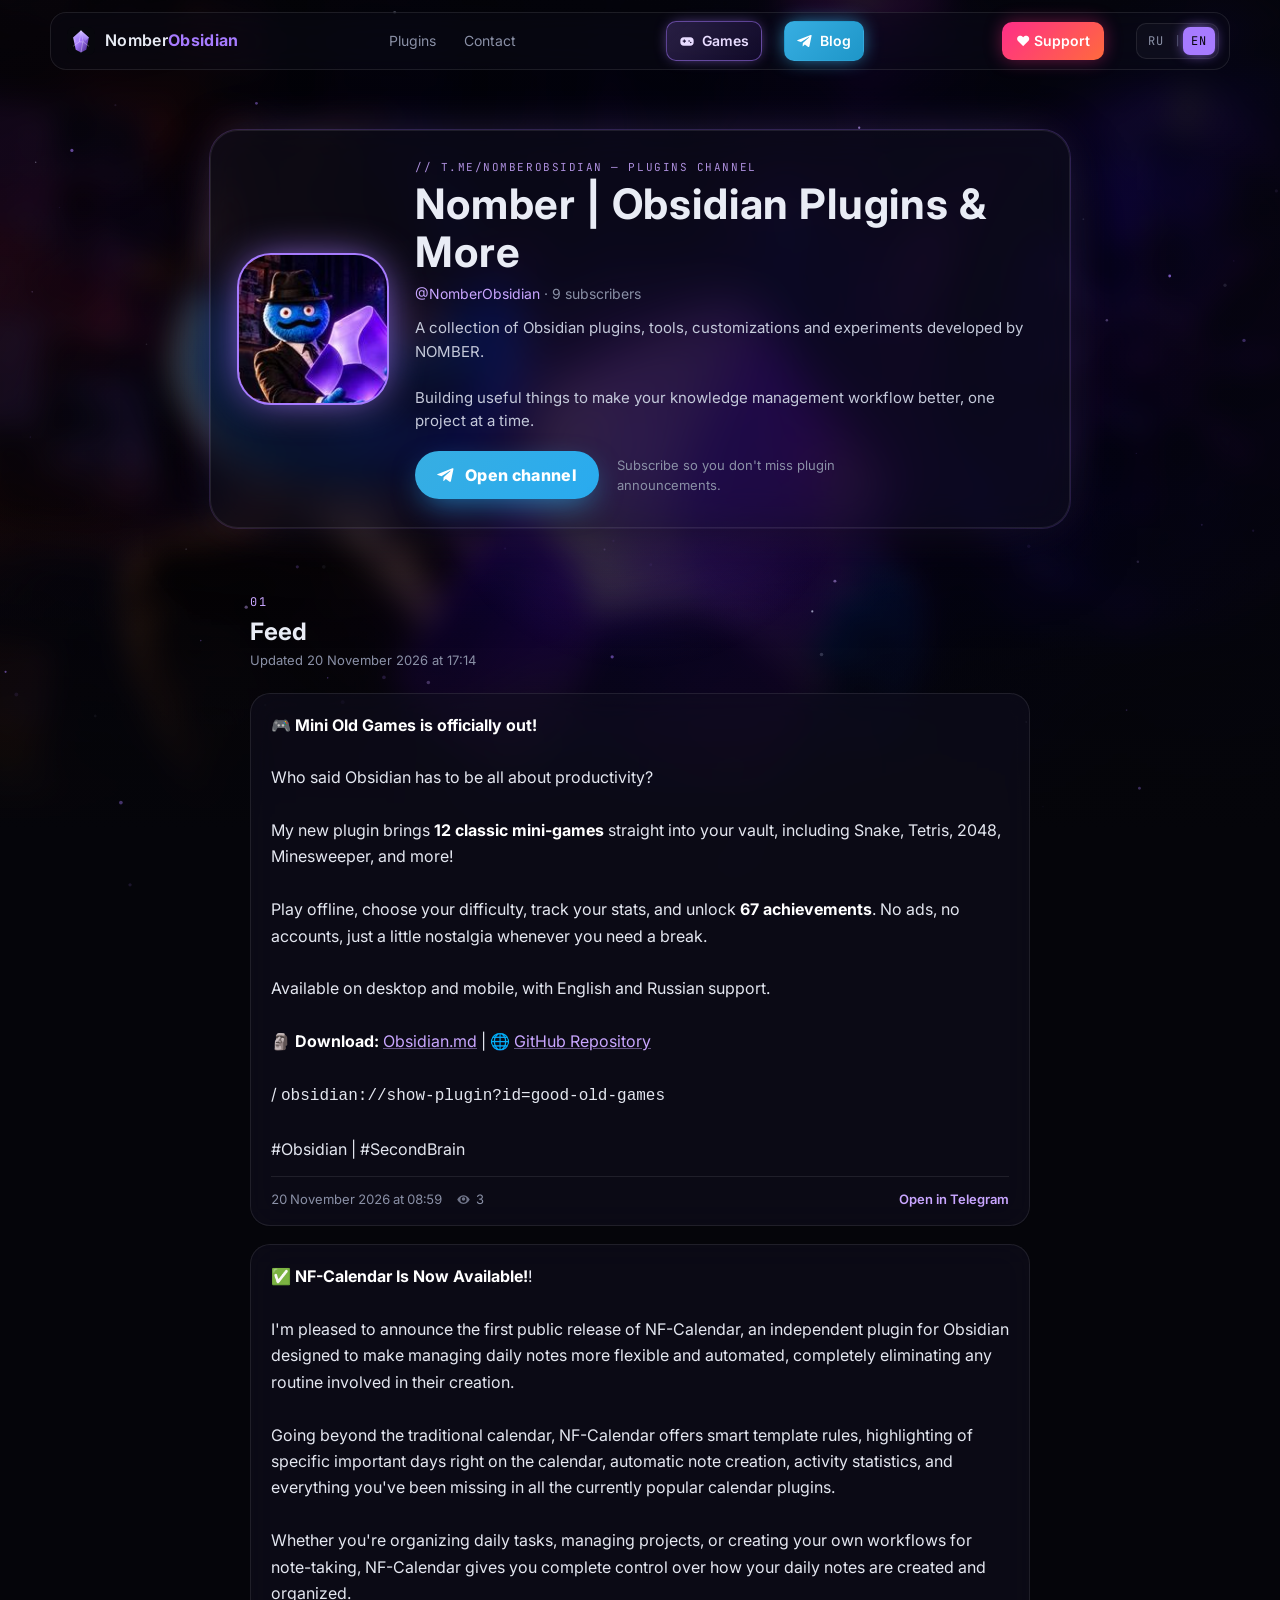
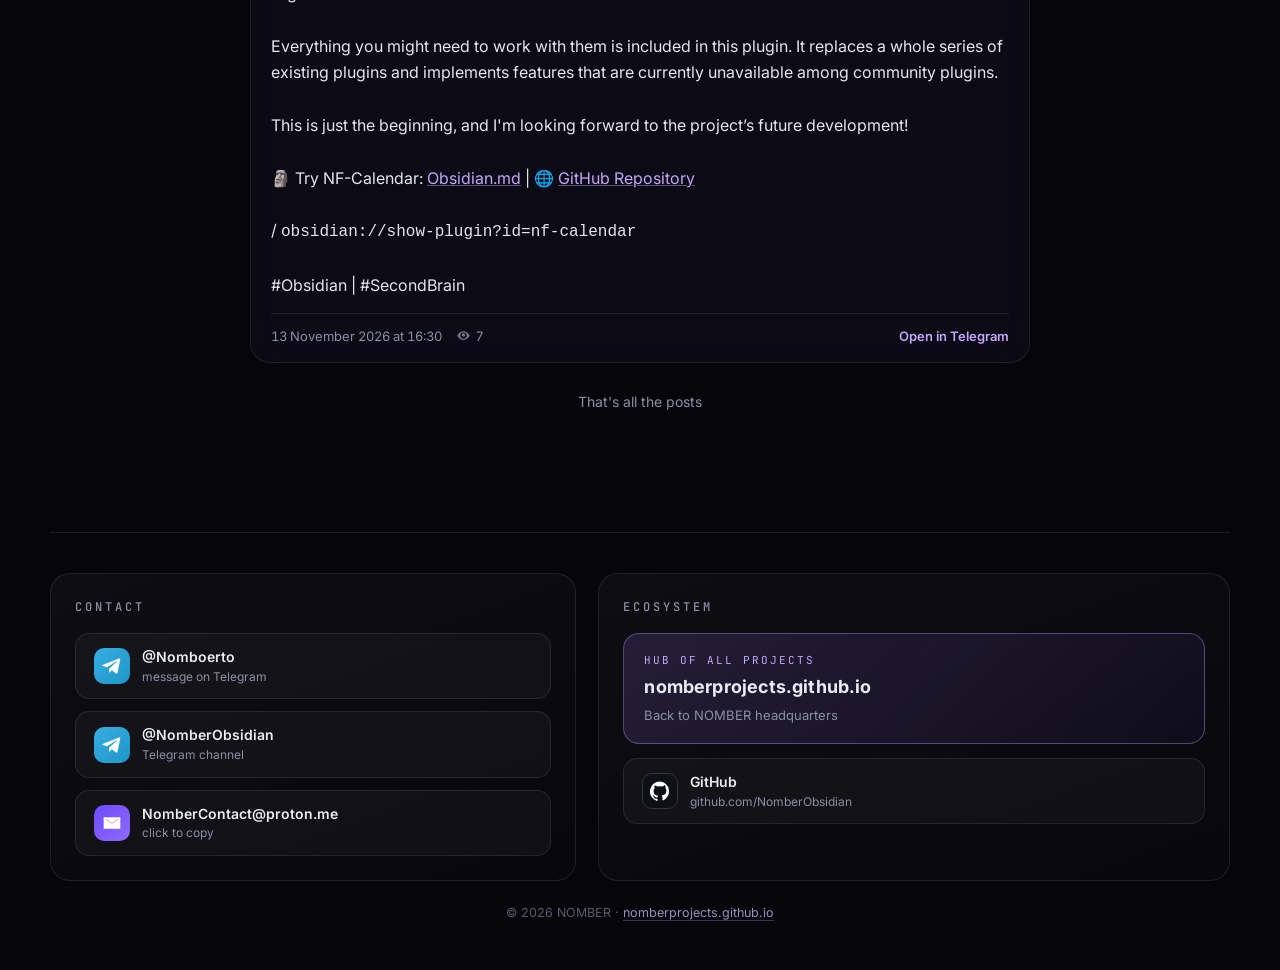
==== commit ded0657b: "Add /games page with Mini Old Games and HELLVAULT New Games section at /games (no .html), linked fro" ====
--- a/blog/index.html
+++ b/blog/index.html
@@ -25,8 +25,8 @@
 <link rel="preconnect" href="https://fonts.googleapis.com">
 <link rel="preconnect" href="https://fonts.gstatic.com" crossorigin>
 <link href="https://fonts.googleapis.com/css2?family=Inter:wght@400;500;600;700;900&family=JetBrains+Mono:wght@400;500;700;800&display=swap" rel="stylesheet">
-<link rel="stylesheet" href="../assets/style.css?v=9">
-<script src="../assets/i18n.js?v=9"></script>
+<link rel="stylesheet" href="../assets/style.css?v=10">
+<script src="../assets/i18n.js?v=10"></script>
 </head>
 <body>
 <a class="skip" href="#feed" data-i18n="blog.skip">Перейти к ленте</a>
@@ -39,7 +39,8 @@
     <a href="/#plugins" data-i18n="nav.plugins">Плагины</a>
     <a href="/#contact" data-i18n="nav.contact">Связь</a>
   </nav>
-  <a class="nav-blog on" href="/blog"><svg viewBox="0 0 24 24" aria-hidden="true"><path d="M21.9 4.3 18.6 20c-.2 1.1-.9 1.4-1.8.9l-5-3.7-2.4 2.3c-.3.3-.5.5-1 .5l.4-5.1 9.2-8.3c.4-.4-.1-.6-.6-.2L6 13.6l-4.9-1.5c-1.1-.3-1.1-1 .2-1.6L20.5 3c.9-.3 1.7.2 1.4 1.3z"/></svg><span data-i18n="nav.blog">Блог</span></a>
+  <a class="nav-games" href="/games" data-i18n-attr="aria-label:nav.games"><svg viewBox="0 0 24 24" aria-hidden="true"><path d="M7.2 6.5h9.6A5.3 5.3 0 0 1 22 11.7v2.1a5.3 5.3 0 0 1-5.2 5.2H7.2A5.3 5.3 0 0 1 2 13.8v-2.1A5.3 5.3 0 0 1 7.2 6.5zm1.6 3.3H7.2v1.6H5.6v1.6h1.6v1.6h1.6v-1.6h1.6v-1.6H8.8zm6.3 1.1a1.15 1.15 0 1 0 .1 2.3 1.15 1.15 0 0 0-.1-2.3zm2.5 2.2a1.15 1.15 0 1 0 0 2.3 1.15 1.15 0 0 0 0-2.3z"/></svg><span data-i18n="nav.games">Игры</span></a>
+  <a class="nav-blog on" href="/blog" data-i18n-attr="aria-label:nav.blog"><svg viewBox="0 0 24 24" aria-hidden="true"><path d="M21.9 4.3 18.6 20c-.2 1.1-.9 1.4-1.8.9l-5-3.7-2.4 2.3c-.3.3-.5.5-1 .5l.4-5.1 9.2-8.3c.4-.4-.1-.6-.6-.2L6 13.6l-4.9-1.5c-1.1-.3-1.1-1 .2-1.6L20.5 3c.9-.3 1.7.2 1.4 1.3z"/></svg><span data-i18n="nav.blog">Блог</span></a>
   <a class="nav-donate" href="https://donatre.github.io/" target="_blank" rel="noopener">♥ <span data-i18n="donate">Поддержать</span></a>
   <div class="lang" role="group" aria-label="Язык сайта" data-i18n-attr="aria-label:a.lang"><button type="button" data-lang="ru">RU</button><i>|</i><button type="button" data-lang="en">EN</button></div>
 </header>
@@ -112,6 +113,6 @@
   <p class="hub">© <span id="y">2026</span> NOMBER · <a href="https://nomberprojects.github.io/">nomberprojects.github.io</a></p>
 </footer>
 
-<script src="../assets/blog.js?v=9"></script>
+<script src="../assets/blog.js?v=10"></script>
 </body>
 </html>
--- a/assets/style.css
+++ b/assets/style.css
@@ -187,7 +187,8 @@
   .brand{gap:0}
   .nav-donate{margin-left:0;padding:8px 10px}
   .nav-donate span{display:none}
-  .nav-blog{padding:7px 10px}
+  .nav-blog,.nav-games{padding:7px 10px}
+  .nav{gap:4px}
   .hero{padding:114px 16px 24px;min-height:0}
   .kicker{letter-spacing:.1em;font-size:11px}
   .glitch{letter-spacing:.08em}
@@ -197,16 +198,21 @@
   .lang{margin-left:0;margin-right:0}
   .foot-cols{grid-template-columns:1fr}
 }
+@media (max-width:420px){
+  .nav-games span,.nav-blog span{display:none}
+  .nav-games,.nav-blog{padding:7px 8px}
+}
 @media (prefers-reduced-motion:reduce){
   *,*::before,*::after{animation:none!important;transition:none!important}
   html{scroll-behavior:auto}
   .reveal{opacity:1;transform:none}
 }
 
-/* nav: blog button (always visible, including mobile) */
-.nav-blog{display:inline-flex;align-items:center;gap:7px;flex:none;text-decoration:none;font-size:14px;font-weight:600;padding:8px 12px;border-radius:10px;color:#e8dcff;background:linear-gradient(135deg,rgba(167,123,255,.22),rgba(92,40,200,.12));border:1px solid color-mix(in srgb,var(--vi) 50%,transparent);box-shadow:0 0 16px -6px var(--vi);transition:.2s}
-.nav-blog svg{width:16px;height:16px;fill:currentColor;flex:none}
+/* nav: games + blog buttons (always visible, including mobile) */
+.nav-blog,.nav-games{display:inline-flex;align-items:center;gap:7px;flex:none;text-decoration:none;font-size:14px;font-weight:600;padding:8px 12px;border-radius:10px;color:#e8dcff;background:linear-gradient(135deg,rgba(167,123,255,.22),rgba(92,40,200,.12));border:1px solid color-mix(in srgb,var(--vi) 50%,transparent);box-shadow:0 0 16px -6px var(--vi);transition:.2s}
+.nav-blog svg,.nav-games svg{width:16px;height:16px;fill:currentColor;flex:none}
 .nav-blog:hover,.nav-blog.on{background:linear-gradient(135deg,#37aee2,#1e96c8);color:#fff;border-color:transparent;box-shadow:0 0 20px -4px #37aee2}
+.nav-games:hover,.nav-games.on{background:linear-gradient(135deg,#ff8a1f,#ff5a2d);color:#fff;border-color:transparent;box-shadow:0 0 20px -4px #ff8a1f}
 
 /* blog page */
 .blog-hero{position:relative;z-index:2;padding:130px 24px 20px;display:flex;justify-content:center}
@@ -274,3 +280,40 @@
   .feed-wrap{width:calc(100% - 24px);padding:24px 0 60px}
   .post-body{padding:14px 14px 12px}
 }
+
+/* home teaser to /games — compact, sits under the plugin list */
+.games-teaser{display:flex;align-items:center;gap:12px;margin-top:14px;padding:11px 14px;border-radius:16px;text-decoration:none;border:1px solid color-mix(in srgb,#ff8a1f 35%,var(--line));background:linear-gradient(135deg,rgba(255,138,31,.12),rgba(167,123,255,.08));transition:.25s}
+.games-teaser:hover{border-color:#ff8a1f;box-shadow:0 0 24px -8px #ff8a1f;transform:translateY(-1px)}
+.games-teaser-num{font-family:var(--mono);color:var(--cy);font-size:12px;letter-spacing:.14em;flex:none}
+.games-teaser-text{display:flex;flex-direction:column;gap:1px;min-width:0;flex:1}
+.games-teaser-text strong{font-size:15px;letter-spacing:.01em;line-height:1.2}
+.games-teaser-text small{font-size:12px;color:var(--mut);line-height:1.35}
+.games-teaser-go{flex:none;color:#ffb067;font-size:18px;transition:transform .2s}
+.games-teaser:hover .games-teaser-go{transform:translateX(3px)}
+
+/* games page */
+.games-hero{position:relative;z-index:2;padding:130px 24px 8px;display:flex;justify-content:center;text-align:center}
+.games-hero-inner{width:min(980px,100%)}
+.games-hero h1{font-size:clamp(36px,5.4vw,64px);font-weight:900;letter-spacing:.08em;line-height:1;margin:.12em 0 .2em;background:linear-gradient(180deg,#fff 20%,#c5b4f0);-webkit-background-clip:text;background-clip:text;color:transparent;text-shadow:0 0 40px rgba(167,123,255,.3)}
+.games-lead{color:#c4c9da;font-size:clamp(15px,1.6vw,18px);max-width:34em;margin:0 auto;line-height:1.5}
+.games-wrap{position:relative;z-index:2;width:min(980px,calc(100% - 40px));margin:0 auto;padding:28px 0 80px}
+.games-list{display:flex;flex-direction:column;gap:28px}
+.game-card{--acc:var(--vi);border-radius:24px;padding:1px;background:linear-gradient(135deg,color-mix(in srgb,var(--acc) 65%,transparent),transparent 42%,color-mix(in srgb,var(--acc) 35%,transparent)) border-box;transition:transform .25s ease,box-shadow .35s}
+.game-card:hover,.game-card:focus-within{box-shadow:0 0 48px -8px var(--acc),0 30px 60px -20px #000;transform:translateY(-2px)}
+.game-card-in{border-radius:23px;overflow:hidden;background:var(--glass);backdrop-filter:blur(18px) saturate(1.3);-webkit-backdrop-filter:blur(18px) saturate(1.3);border:1px solid var(--line)}
+.game-cover{display:block;background:#0a0c14}
+.game-cover img{width:100%;height:auto;aspect-ratio:4/3;object-fit:cover;object-position:center 46%;display:block}
+.game-body{padding:22px 24px 24px}
+.game-title-row{display:flex;align-items:center;justify-content:space-between;gap:12px;flex-wrap:wrap}
+.game-title-row h2{font-size:clamp(22px,3vw,32px);letter-spacing:.01em;line-height:1.15;margin:0}
+.game-card .tag{margin-top:6px;font-size:13.5px}
+.game-note{font-family:var(--mono);font-size:11px;letter-spacing:.08em;text-transform:uppercase;color:var(--mut)}
+.game-desc{font-size:15px;color:#d0d4e2;line-height:1.6;margin-top:10px;max-width:52em}
+.game-card .links{margin-top:16px}
+.game-card .btn{font-size:14px;padding:9px 14px}
+@media (max-width:640px){
+  .games-hero{padding:108px 16px 4px}
+  .games-wrap{width:calc(100% - 24px);padding:18px 0 60px}
+  .game-body{padding:16px 16px 18px}
+  .games-list{gap:20px}
+}
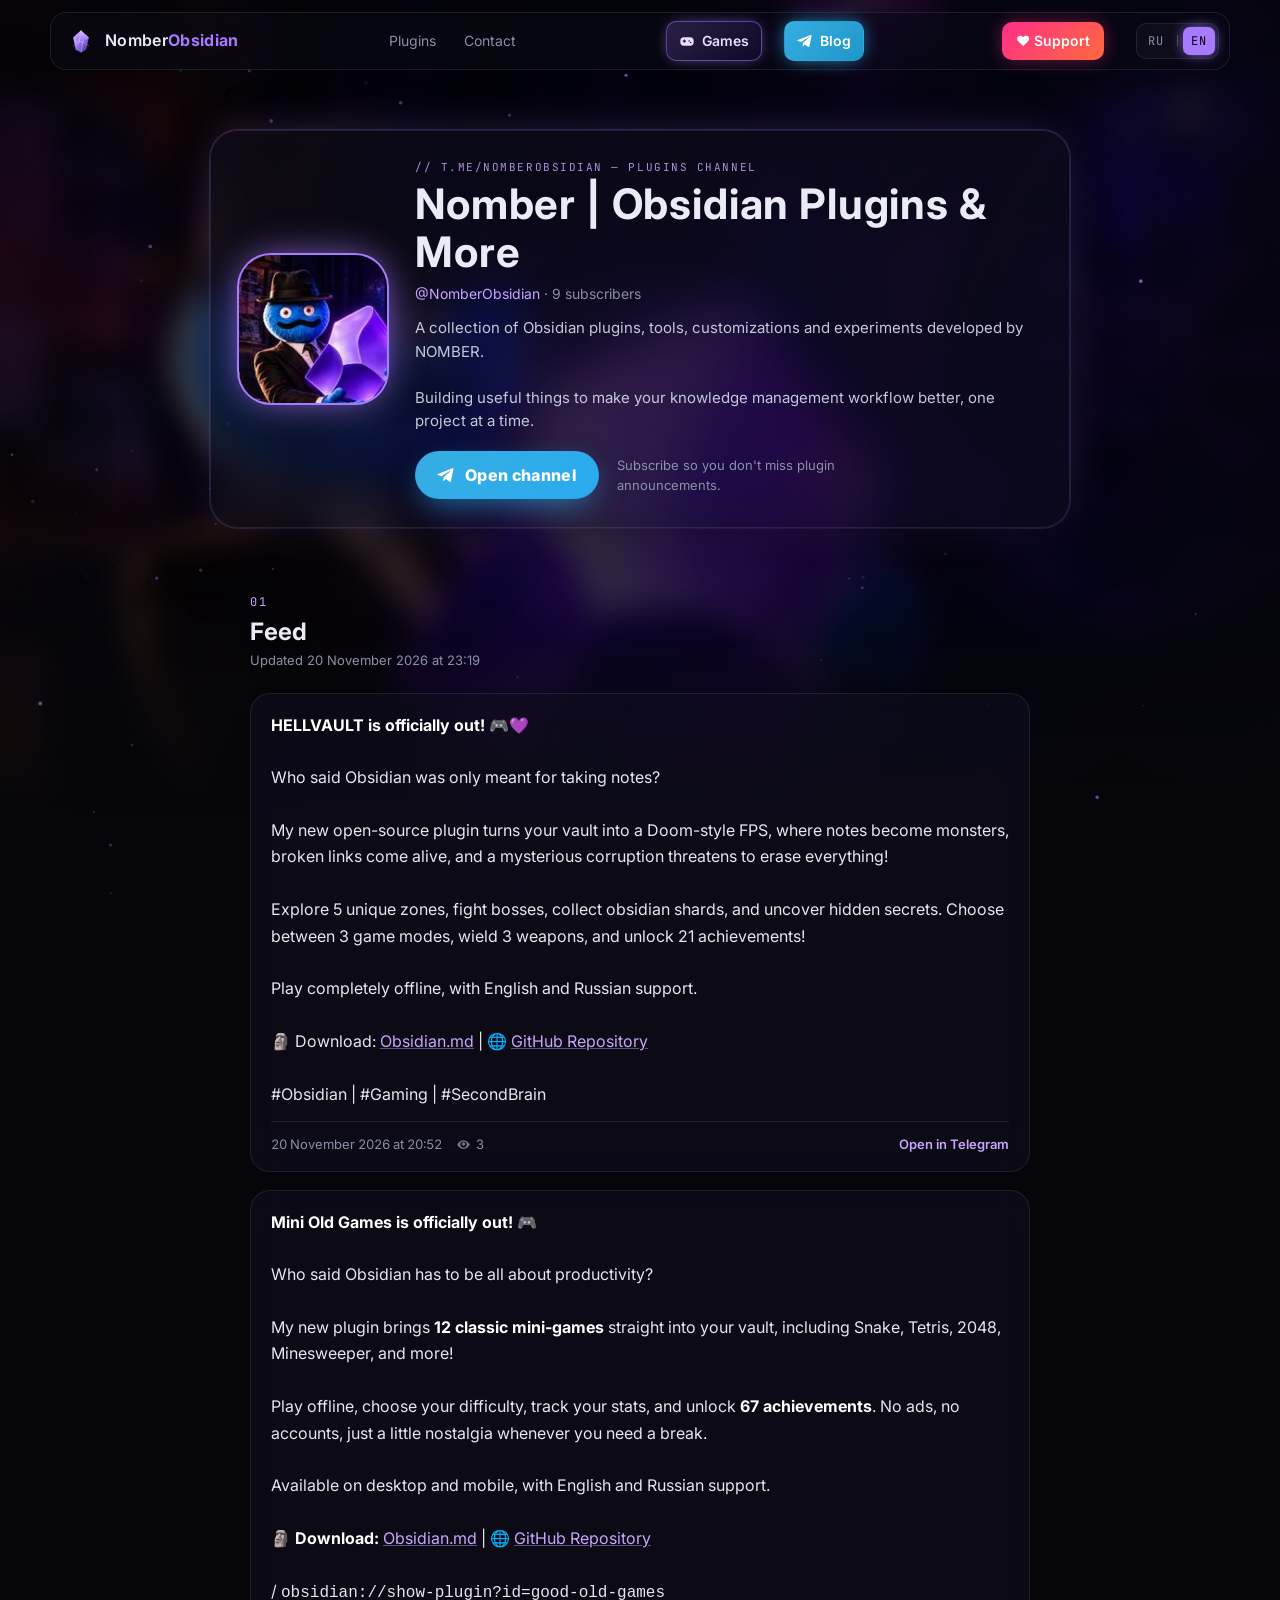
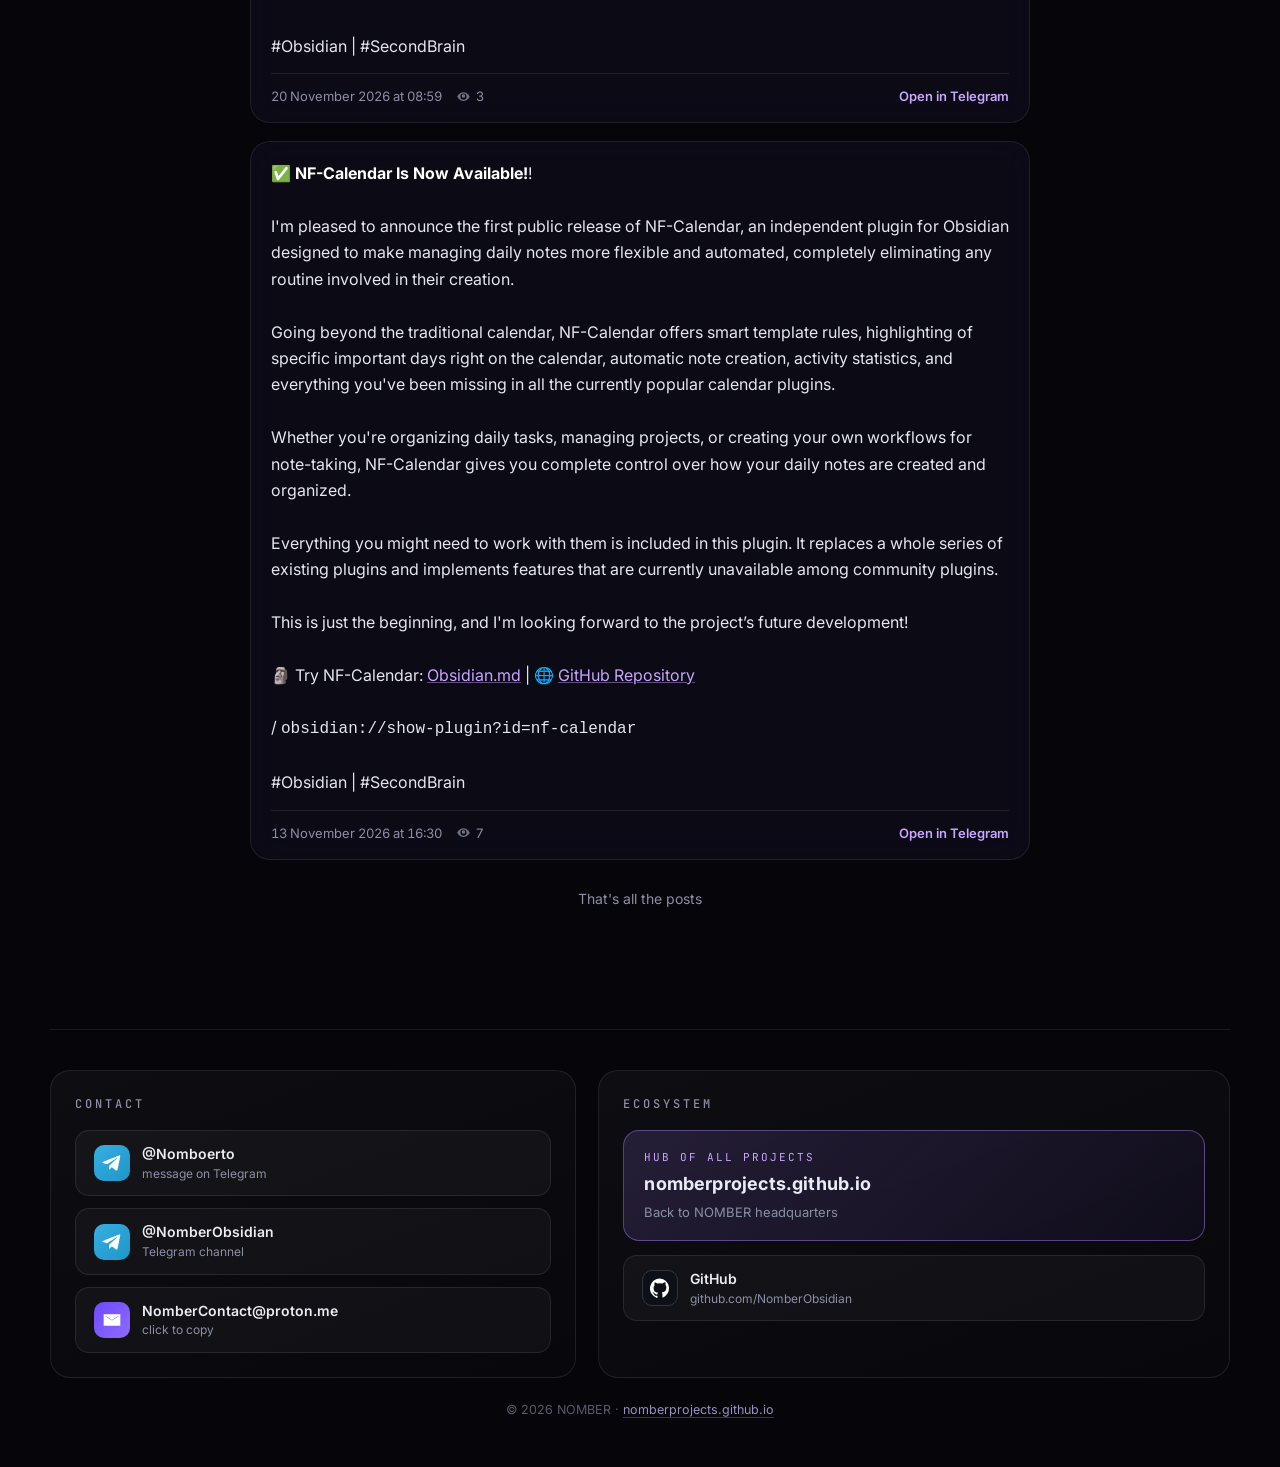
==== commit 61eca166: "Games: compact cards in a grid" ====
--- a/blog/index.html
+++ b/blog/index.html
@@ -25,8 +25,8 @@
 <link rel="preconnect" href="https://fonts.googleapis.com">
 <link rel="preconnect" href="https://fonts.gstatic.com" crossorigin>
 <link href="https://fonts.googleapis.com/css2?family=Inter:wght@400;500;600;700;900&family=JetBrains+Mono:wght@400;500;700;800&display=swap" rel="stylesheet">
-<link rel="stylesheet" href="../assets/style.css?v=10">
-<script src="../assets/i18n.js?v=10"></script>
+<link rel="stylesheet" href="../assets/style.css?v=11">
+<script src="../assets/i18n.js?v=11"></script>
 </head>
 <body>
 <a class="skip" href="#feed" data-i18n="blog.skip">Перейти к ленте</a>
@@ -113,6 +113,6 @@
   <p class="hub">© <span id="y">2026</span> NOMBER · <a href="https://nomberprojects.github.io/">nomberprojects.github.io</a></p>
 </footer>
 
-<script src="../assets/blog.js?v=10"></script>
+<script src="../assets/blog.js?v=11"></script>
 </body>
 </html>
--- a/assets/style.css
+++ b/assets/style.css
@@ -317,3 +317,19 @@
   .game-body{padding:16px 16px 18px}
   .games-list{gap:20px}
 }
+
+/* games: compact cards */
+.games-wrap{width:min(760px,calc(100% - 40px))}
+.games-list{display:grid;grid-template-columns:repeat(auto-fill,minmax(260px,1fr));gap:18px}
+.game-card{border-radius:18px}
+.game-card-in{border-radius:17px}
+.game-cover img{aspect-ratio:16/10}
+.game-body{padding:12px 14px 14px}
+.game-title-row h2{font-size:18px}
+.game-card .tag{margin-top:3px;font-size:12px}
+.game-desc{font-size:13px;line-height:1.5;margin-top:6px}
+.game-card .links{margin-top:10px;gap:6px}
+.game-card .btn{font-size:12.5px;padding:6px 10px}
+.game-card .btn svg{width:14px;height:14px}
+@media (max-width:760px){.games-list{grid-template-columns:1fr;max-width:400px;margin:0 auto;gap:16px}.game-body{padding:12px 14px 14px}}
+.game-card{display:flex}.game-card-in{flex:1;display:flex;flex-direction:column}
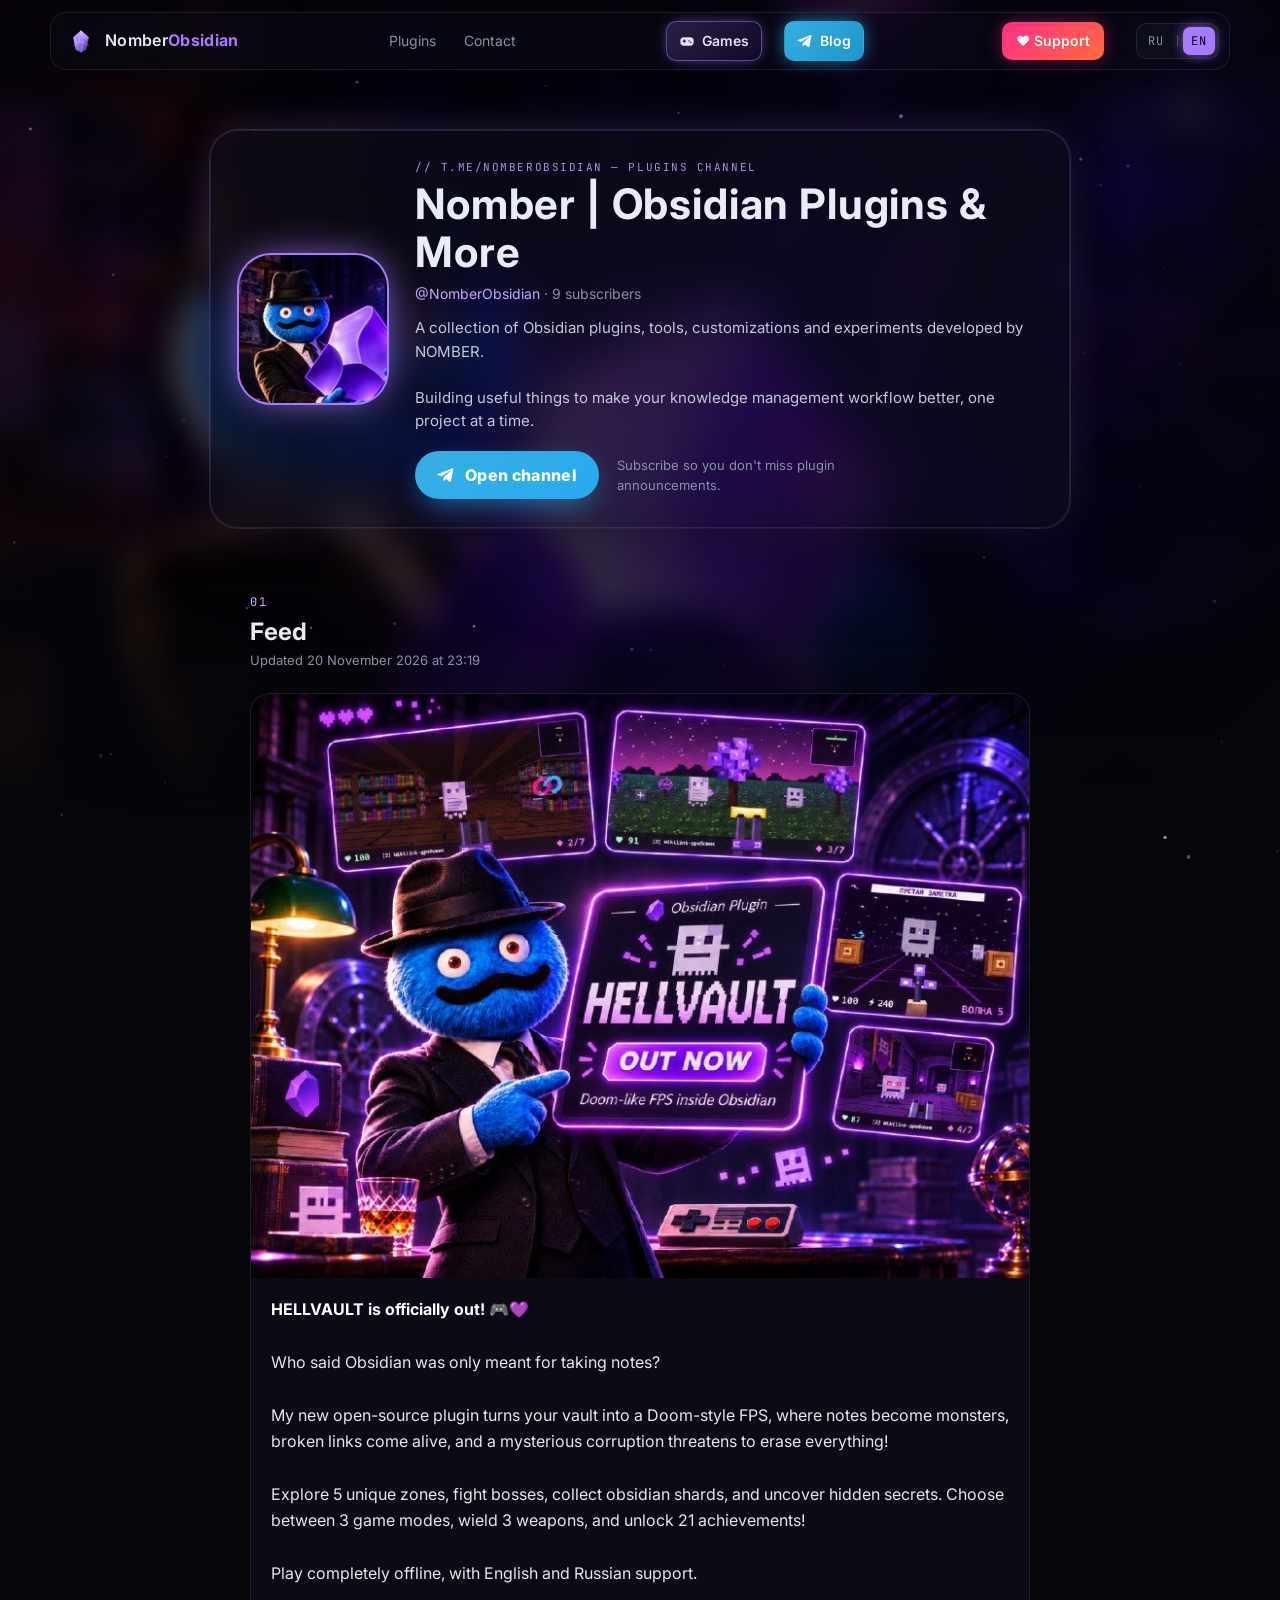
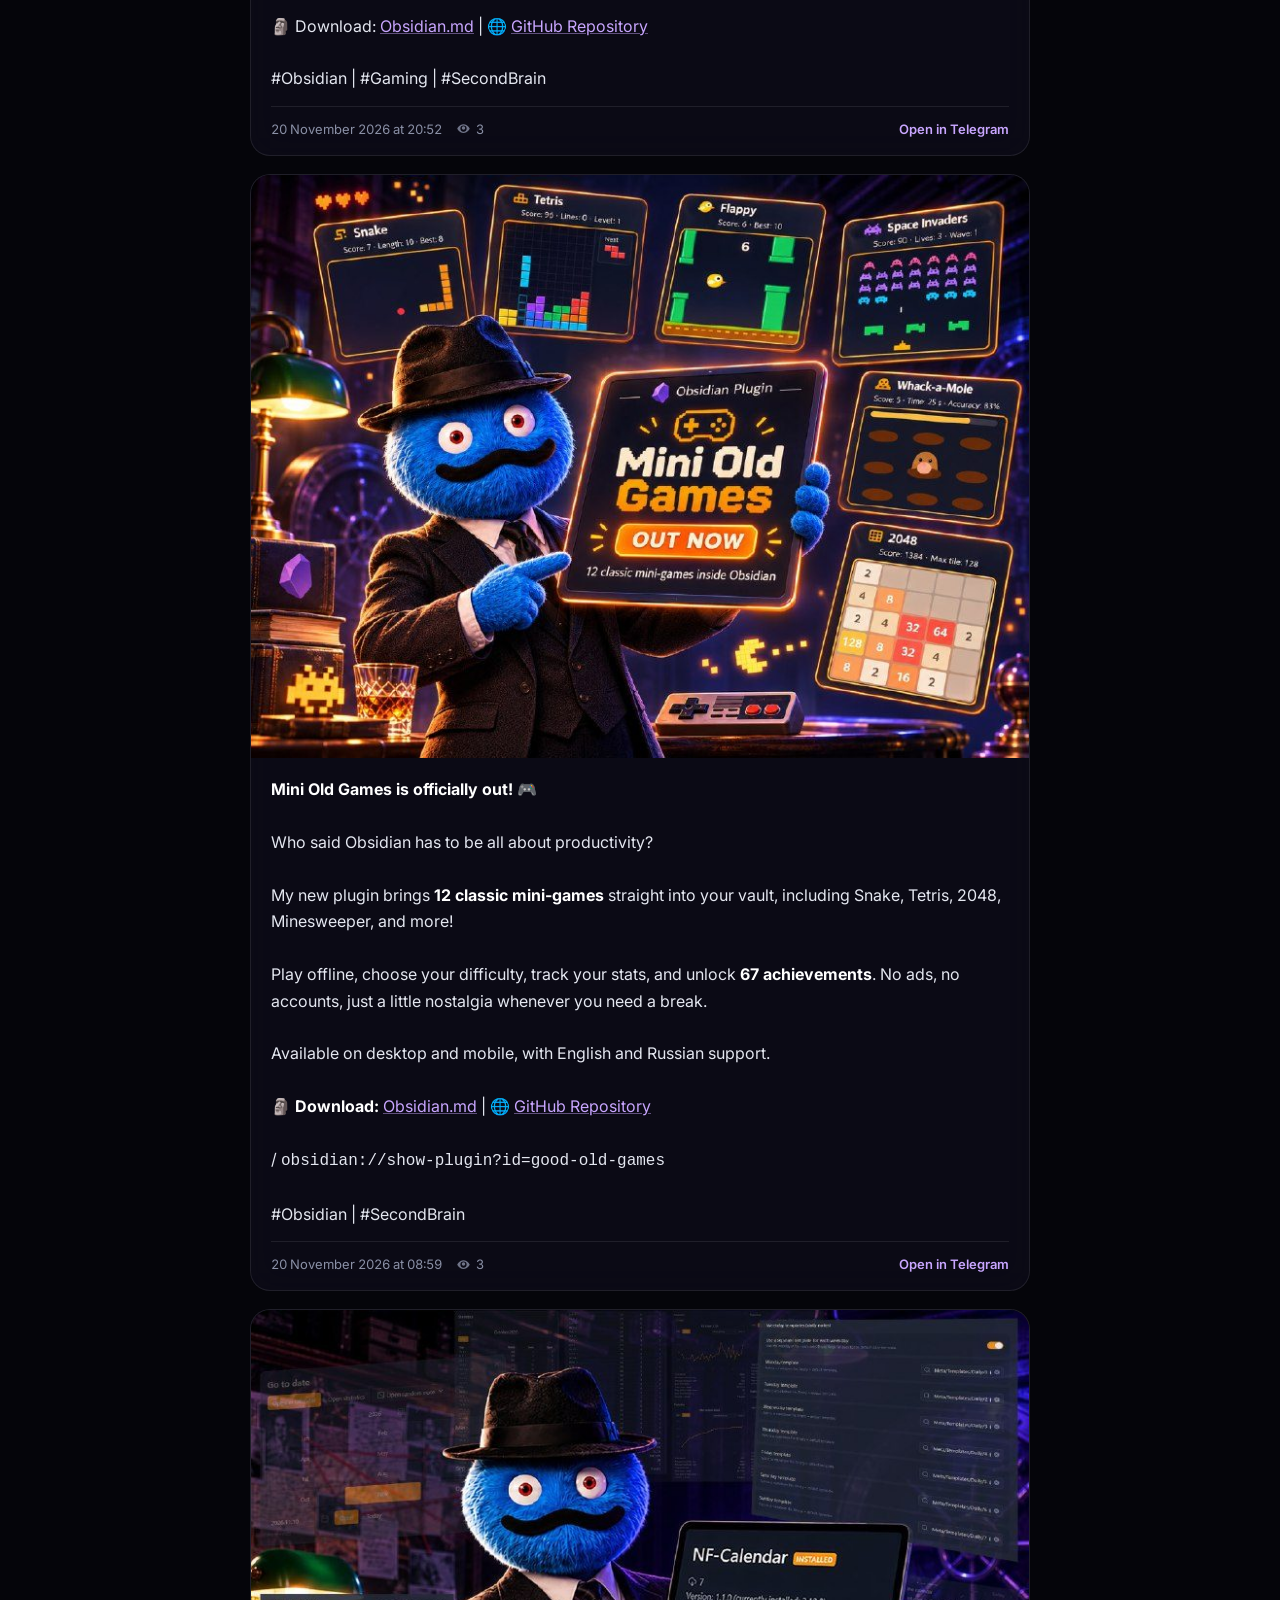
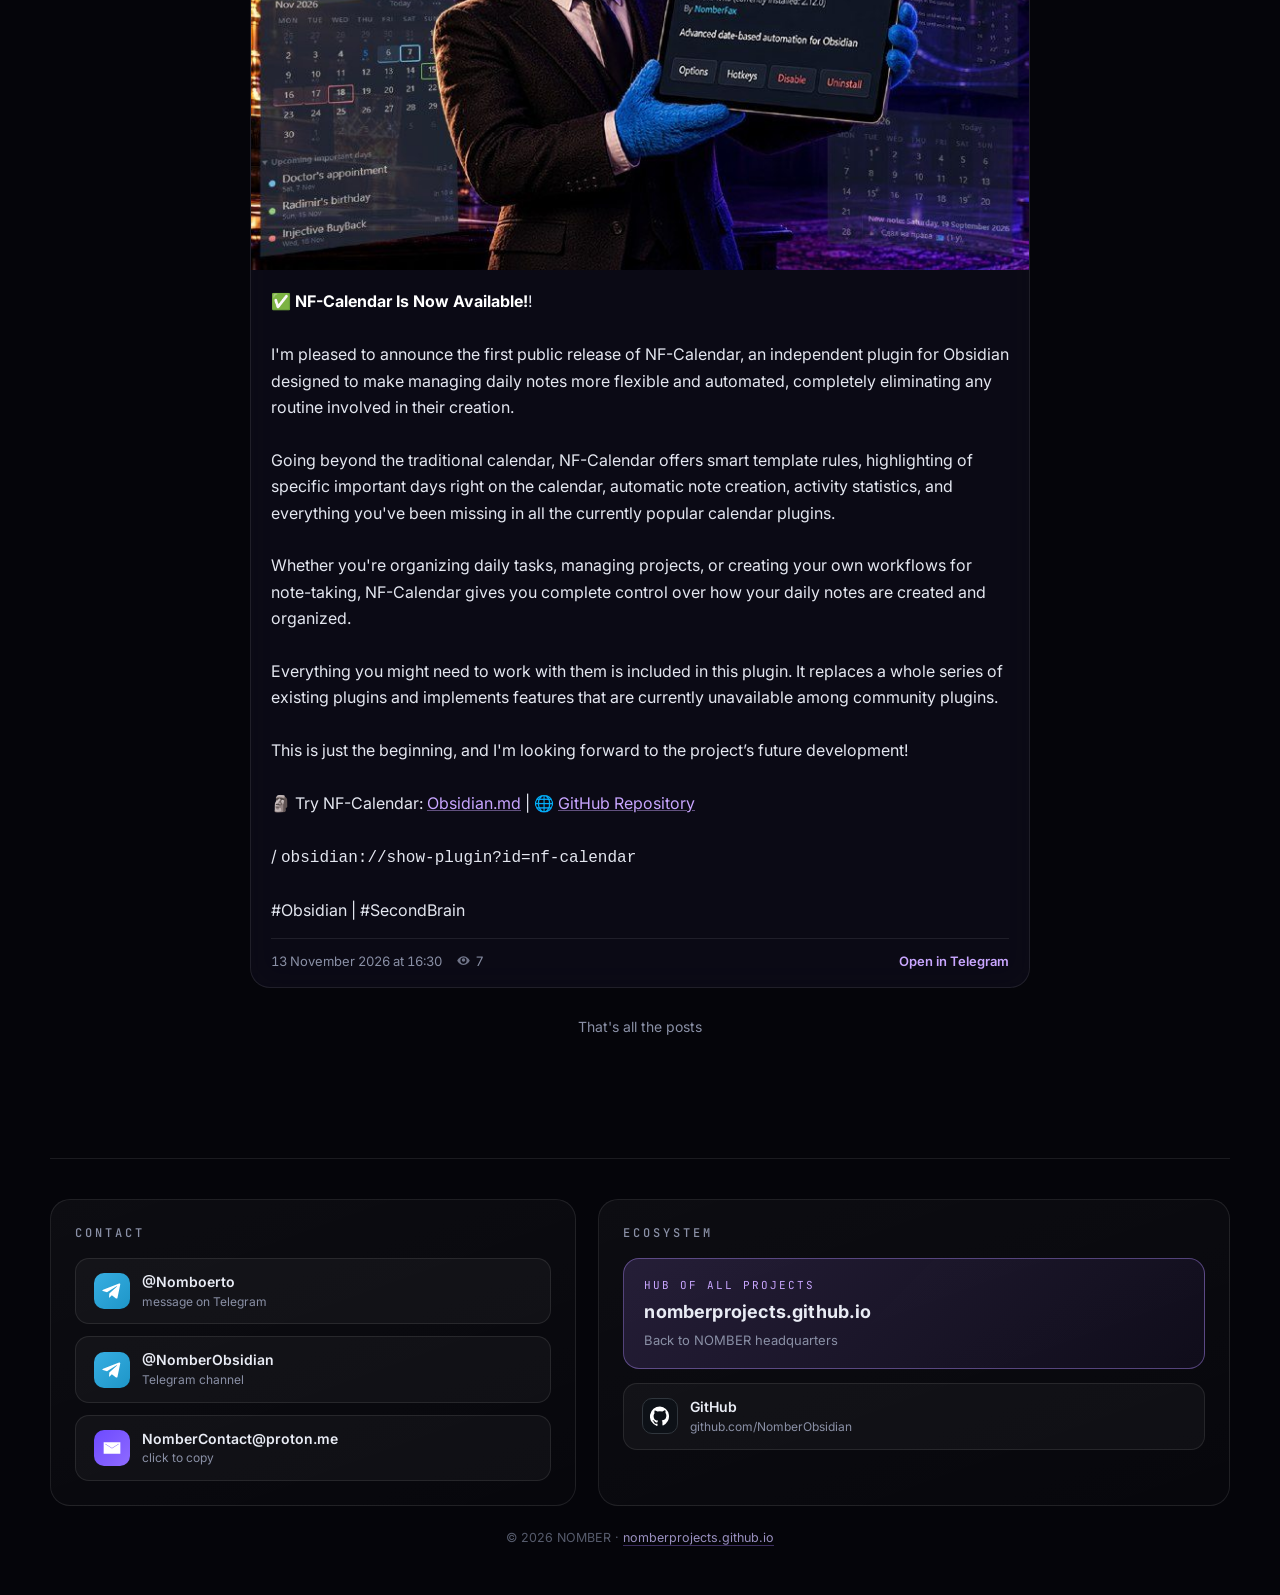
==== commit 1839304e: "Blog: fix photo paths under /blog/" ====
--- a/blog/index.html
+++ b/blog/index.html
@@ -25,8 +25,8 @@
 <link rel="preconnect" href="https://fonts.googleapis.com">
 <link rel="preconnect" href="https://fonts.gstatic.com" crossorigin>
 <link href="https://fonts.googleapis.com/css2?family=Inter:wght@400;500;600;700;900&family=JetBrains+Mono:wght@400;500;700;800&display=swap" rel="stylesheet">
-<link rel="stylesheet" href="../assets/style.css?v=11">
-<script src="../assets/i18n.js?v=11"></script>
+<link rel="stylesheet" href="../assets/style.css?v=12">
+<script src="../assets/i18n.js?v=12"></script>
 </head>
 <body>
 <a class="skip" href="#feed" data-i18n="blog.skip">Перейти к ленте</a>
@@ -113,6 +113,6 @@
   <p class="hub">© <span id="y">2026</span> NOMBER · <a href="https://nomberprojects.github.io/">nomberprojects.github.io</a></p>
 </footer>
 
-<script src="../assets/blog.js?v=11"></script>
+<script src="../assets/blog.js?v=12"></script>
 </body>
 </html>
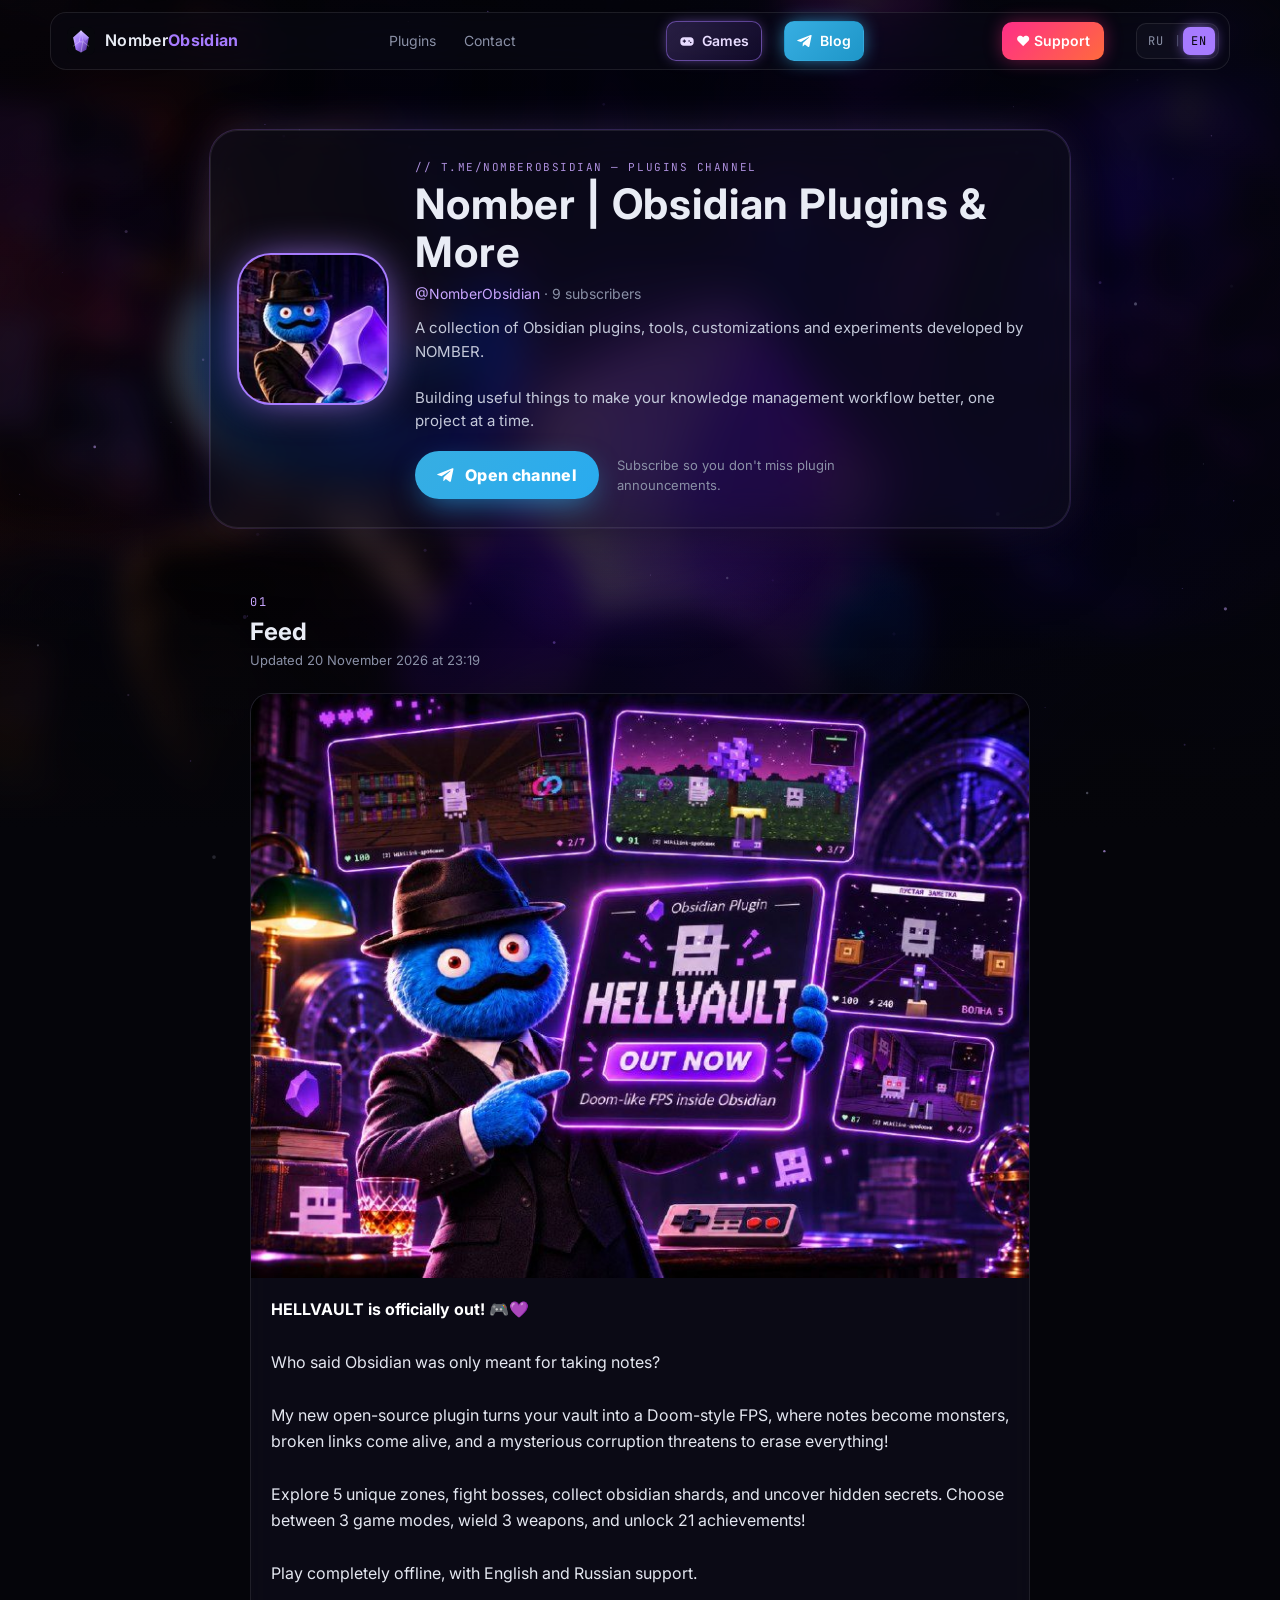
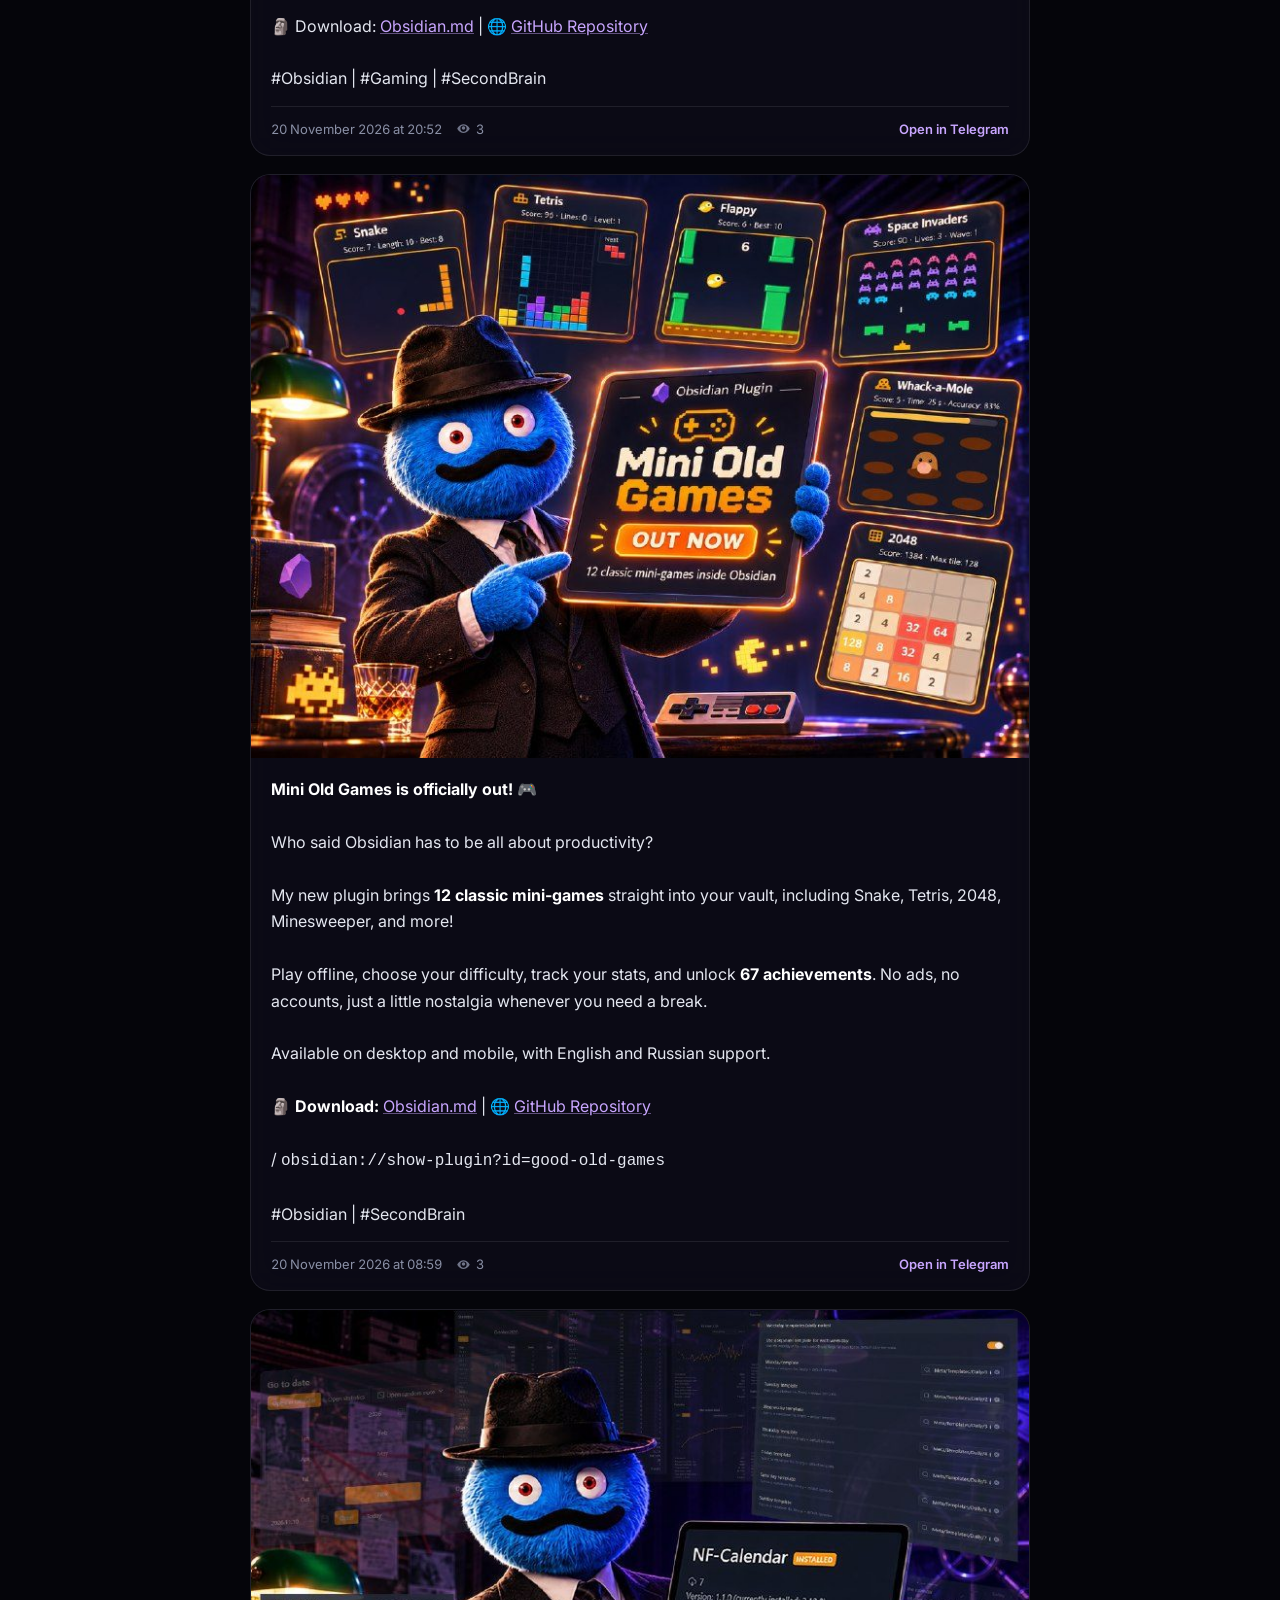
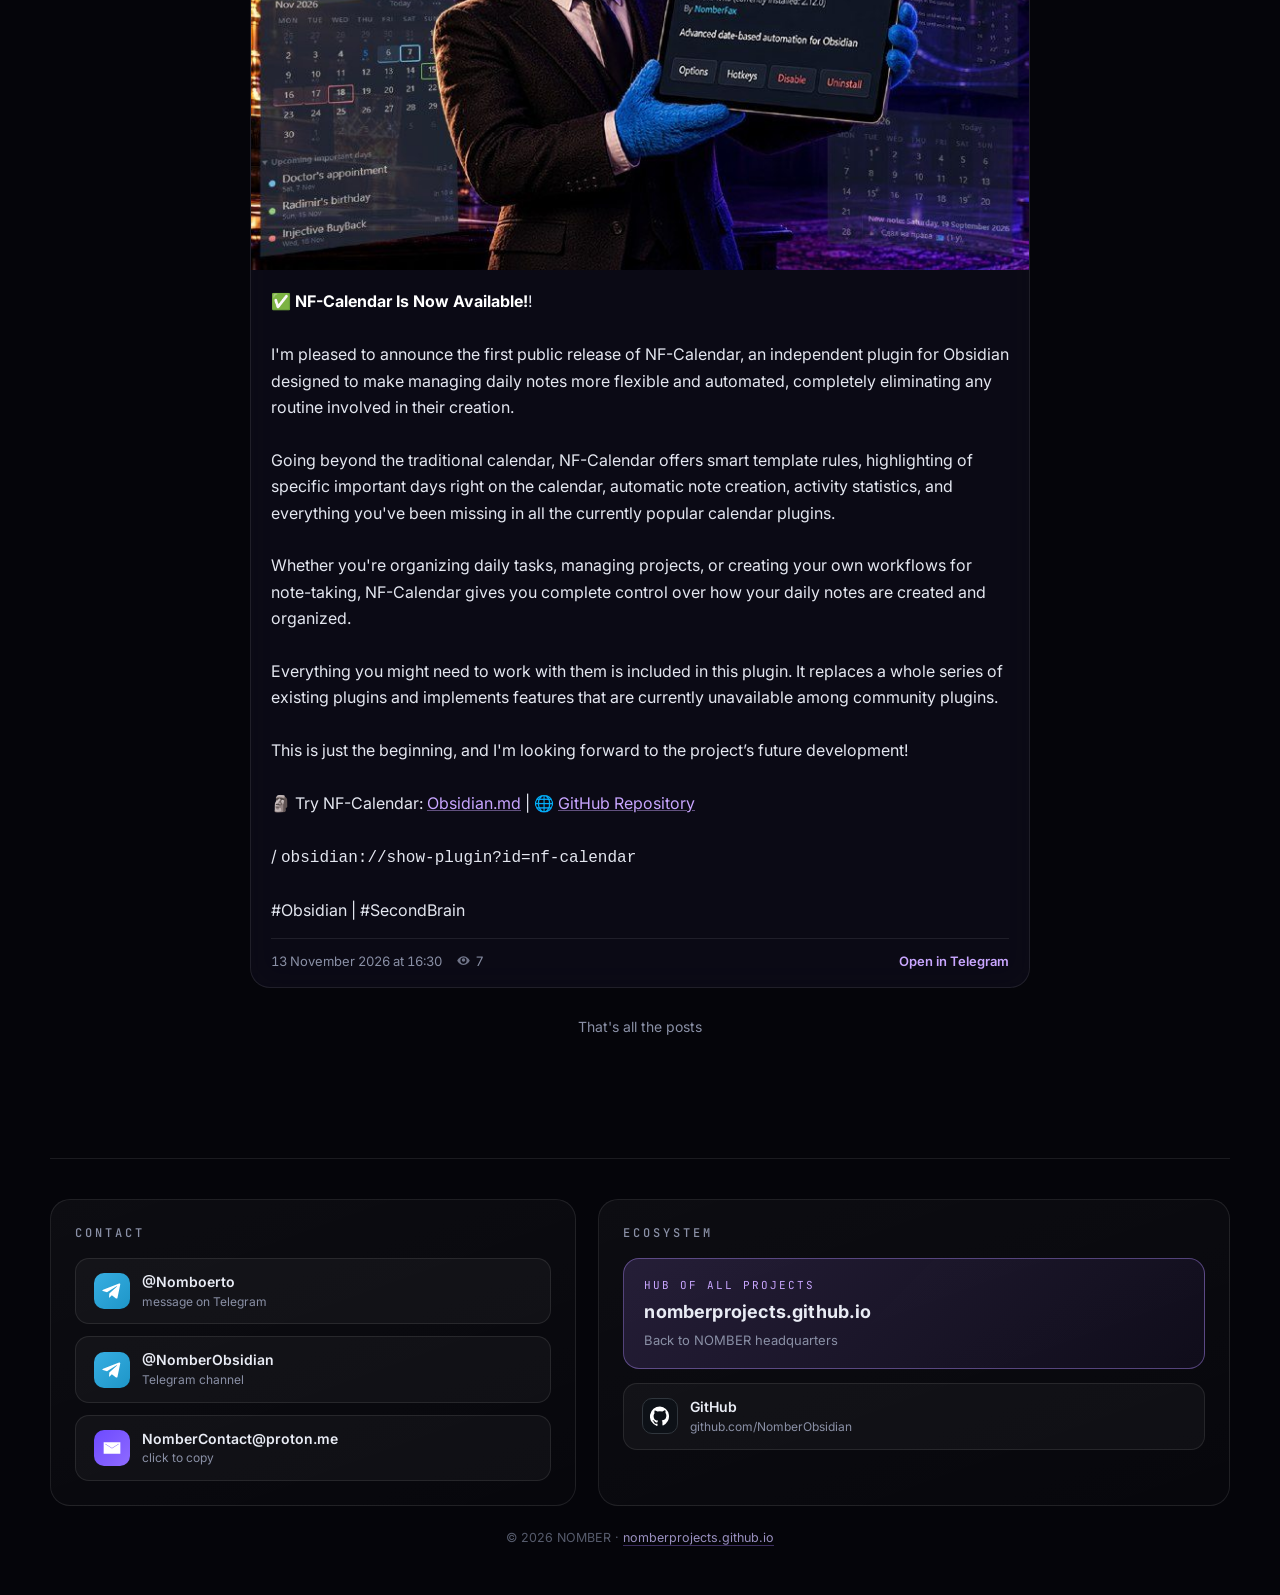
==== commit c73adc7c: "Add ObsiGama platform Feature the v1.0.4 social gaming hub as a separate block above the games, and " ====
--- a/blog/index.html
+++ b/blog/index.html
@@ -25,8 +25,8 @@
 <link rel="preconnect" href="https://fonts.googleapis.com">
 <link rel="preconnect" href="https://fonts.gstatic.com" crossorigin>
 <link href="https://fonts.googleapis.com/css2?family=Inter:wght@400;500;600;700;900&family=JetBrains+Mono:wght@400;500;700;800&display=swap" rel="stylesheet">
-<link rel="stylesheet" href="../assets/style.css?v=12">
-<script src="../assets/i18n.js?v=12"></script>
+<link rel="stylesheet" href="../assets/style.css?v=13">
+<script src="../assets/i18n.js?v=13"></script>
 </head>
 <body>
 <a class="skip" href="#feed" data-i18n="blog.skip">Перейти к ленте</a>
@@ -113,6 +113,6 @@
   <p class="hub">© <span id="y">2026</span> NOMBER · <a href="https://nomberprojects.github.io/">nomberprojects.github.io</a></p>
 </footer>
 
-<script src="../assets/blog.js?v=12"></script>
+<script src="../assets/blog.js?v=13"></script>
 </body>
 </html>
--- a/assets/style.css
+++ b/assets/style.css
@@ -333,3 +333,35 @@
 .game-card .btn svg{width:14px;height:14px}
 @media (max-width:760px){.games-list{grid-template-columns:1fr;max-width:400px;margin:0 auto;gap:16px}.game-body{padding:12px 14px 14px}}
 .game-card{display:flex}.game-card-in{flex:1;display:flex;flex-direction:column}
+
+/* ObsiGama platform hero on /games */
+.games-wrap{width:min(1000px,calc(100% - 40px))}
+.platform-card{--acc:var(--vi);border-radius:24px;padding:1px;background:linear-gradient(135deg,color-mix(in srgb,var(--acc) 80%,#fff) 0%,transparent 42%,color-mix(in srgb,var(--acc) 40%,transparent) 100%) border-box;box-shadow:0 0 70px -16px color-mix(in srgb,var(--acc) 70%,transparent),0 30px 60px -24px #000;transition:transform .25s ease,box-shadow .35s}
+.platform-card:hover,.platform-card:focus-within{box-shadow:0 0 80px -12px var(--acc),0 30px 60px -20px #000;transform:translateY(-2px)}
+.platform-card-in{border-radius:23px;overflow:hidden;background:var(--glass);backdrop-filter:blur(18px) saturate(1.3);-webkit-backdrop-filter:blur(18px) saturate(1.3);border:1px solid color-mix(in srgb,var(--acc) 28%,var(--line))}
+.platform-cover{position:relative;display:block;background:#0a0c14}
+.platform-cover img{width:100%;height:auto;aspect-ratio:16/9;object-fit:cover;object-position:center;display:block}
+.platform-cover::after{content:"";position:absolute;inset:auto 0 0;height:32%;background:linear-gradient(transparent,rgba(12,10,24,.92));pointer-events:none}
+.platform-body{padding:20px 26px 24px}
+.platform-meta{display:flex;align-items:center;justify-content:space-between;gap:10px;flex-wrap:wrap}
+.platform-badge{font-family:var(--mono);font-size:11px;font-weight:700;letter-spacing:.16em;text-transform:uppercase;color:#12081c;background:linear-gradient(135deg,#f0e6ff,#a77bff 70%,#7c5cff);padding:4px 11px;border-radius:999px;box-shadow:0 0 18px -4px var(--acc)}
+.platform-body h2{font-size:clamp(28px,4.2vw,44px);letter-spacing:.01em;line-height:1.08;margin:12px 0 0;background:linear-gradient(180deg,#fff 20%,#c5b4f0);-webkit-background-clip:text;background-clip:text;color:transparent}
+.platform-aka{font-size:12.5px;color:var(--mut);margin-top:6px}
+.platform-tagline{font-size:clamp(15px,1.7vw,18px);color:var(--cy);font-weight:600;margin-top:8px;letter-spacing:.01em}
+.platform-desc{font-size:15px;color:#d0d4e2;line-height:1.6;margin-top:10px;max-width:52em}
+.platform-chips{display:flex;flex-wrap:wrap;gap:6px;margin-top:14px;list-style:none}
+.platform-chips li{font-family:var(--mono);font-size:11.5px;letter-spacing:.03em;padding:5px 10px;border-radius:999px;border:1px solid color-mix(in srgb,var(--acc) 42%,var(--line));background:color-mix(in srgb,var(--acc) 14%,transparent);color:#efe6ff}
+.platform-note{font-size:13.5px;color:var(--mut);margin-top:12px;line-height:1.5}
+.platform-card .links{margin-top:16px}
+.platform-card .btn{font-size:14px;padding:9px 14px}
+.games-list-title{font-size:clamp(20px,2.8vw,28px);letter-spacing:.06em;margin:40px 0 6px;text-align:center;font-weight:800}
+.games-list-lead{text-align:center;color:var(--mut);font-size:13.5px;margin:0 auto 20px;max-width:38em;line-height:1.5}
+.games-list{max-width:760px;margin:0 auto}
+@media (max-width:760px){
+  .games-wrap{width:calc(100% - 24px)}
+  .platform-body{padding:16px 16px 18px}
+  .platform-body h2{font-size:28px;margin-top:10px}
+  .platform-desc{font-size:14px}
+  .platform-card .btn{font-size:13px;padding:8px 12px}
+  .games-list-title{margin-top:28px}
+}
